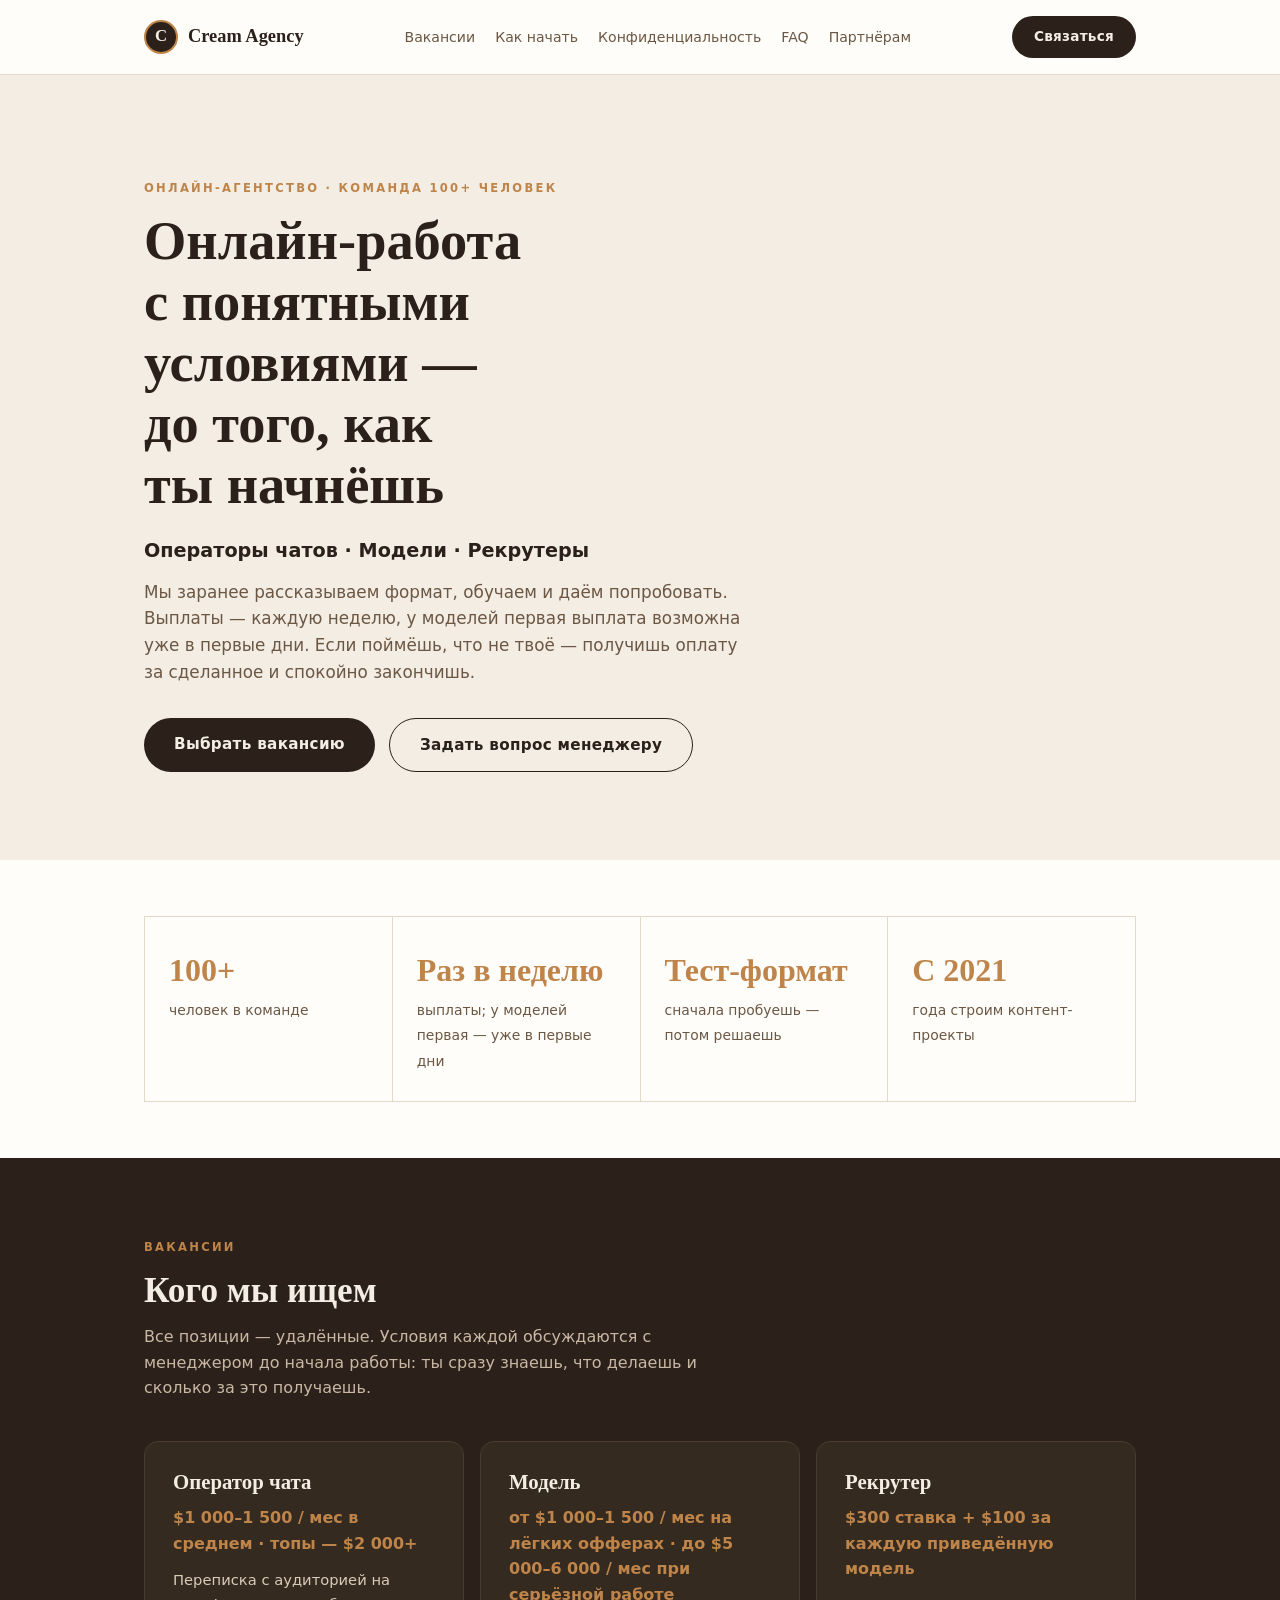
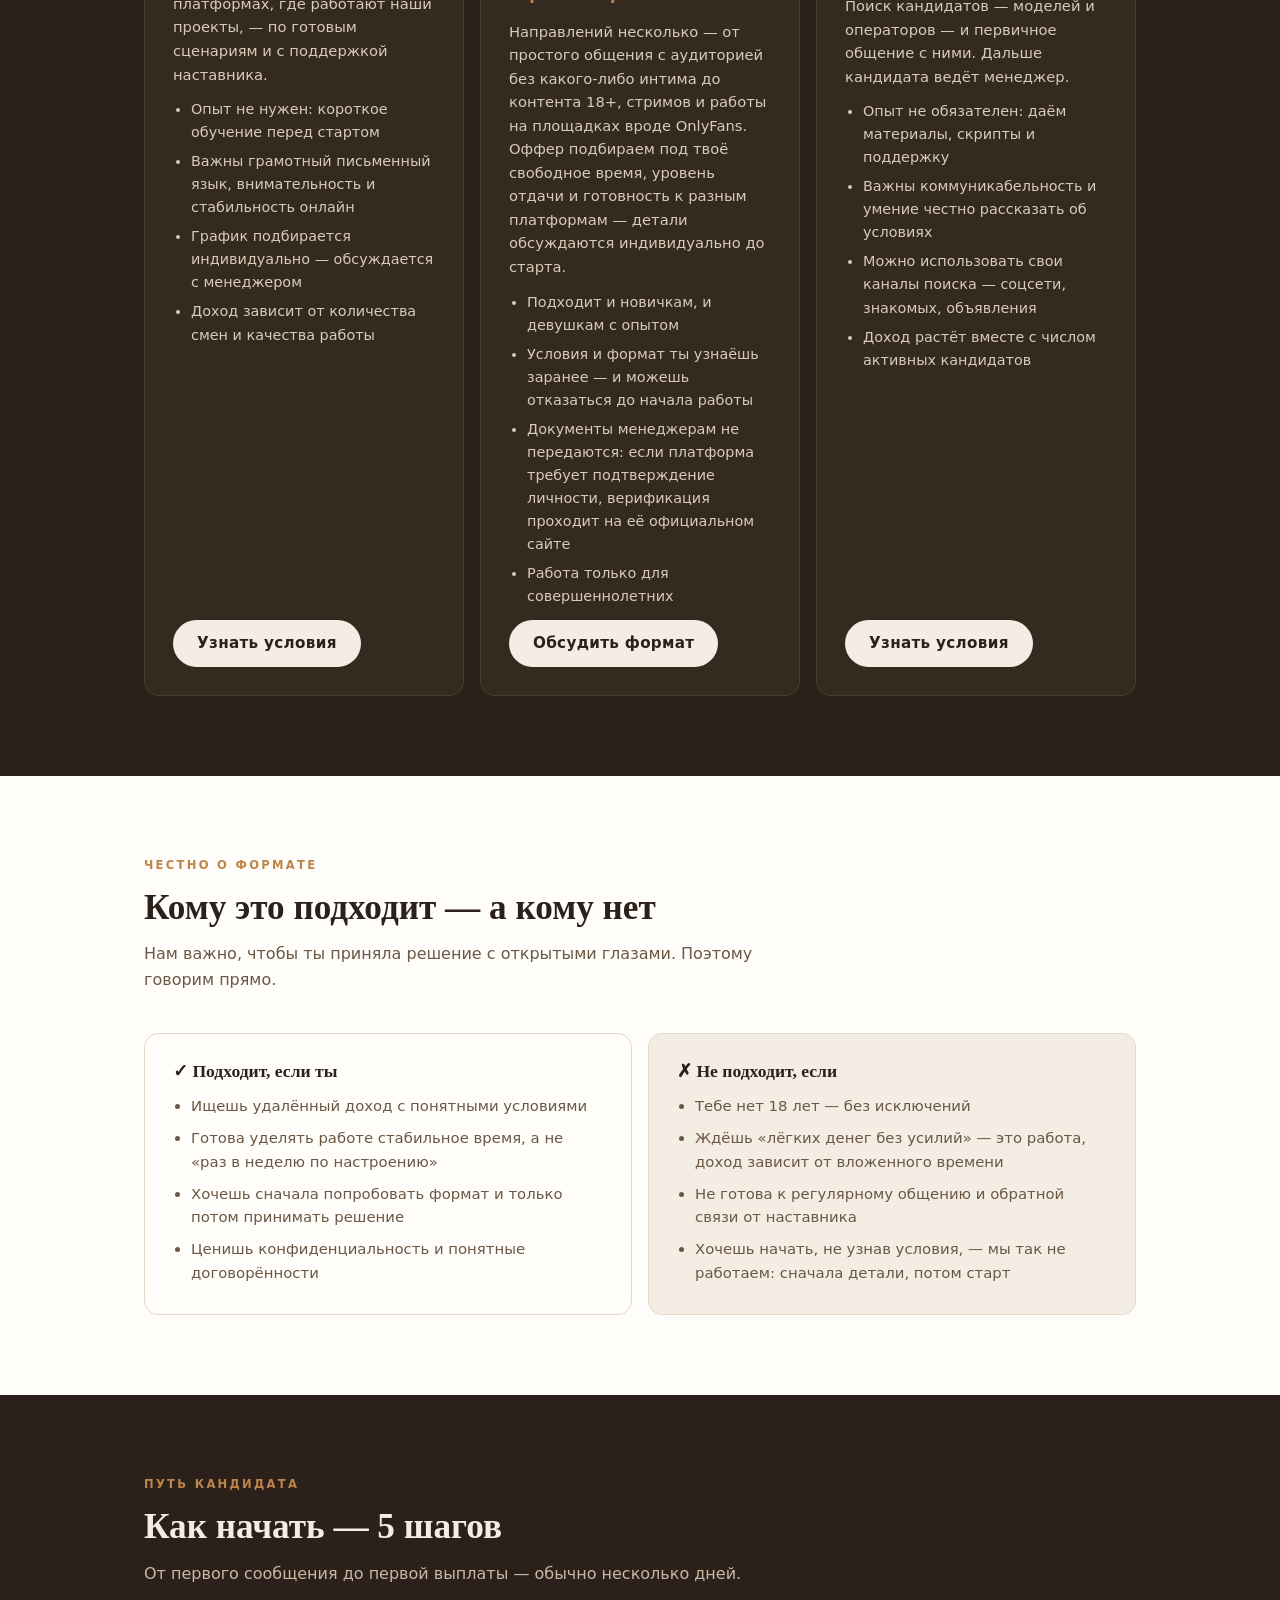
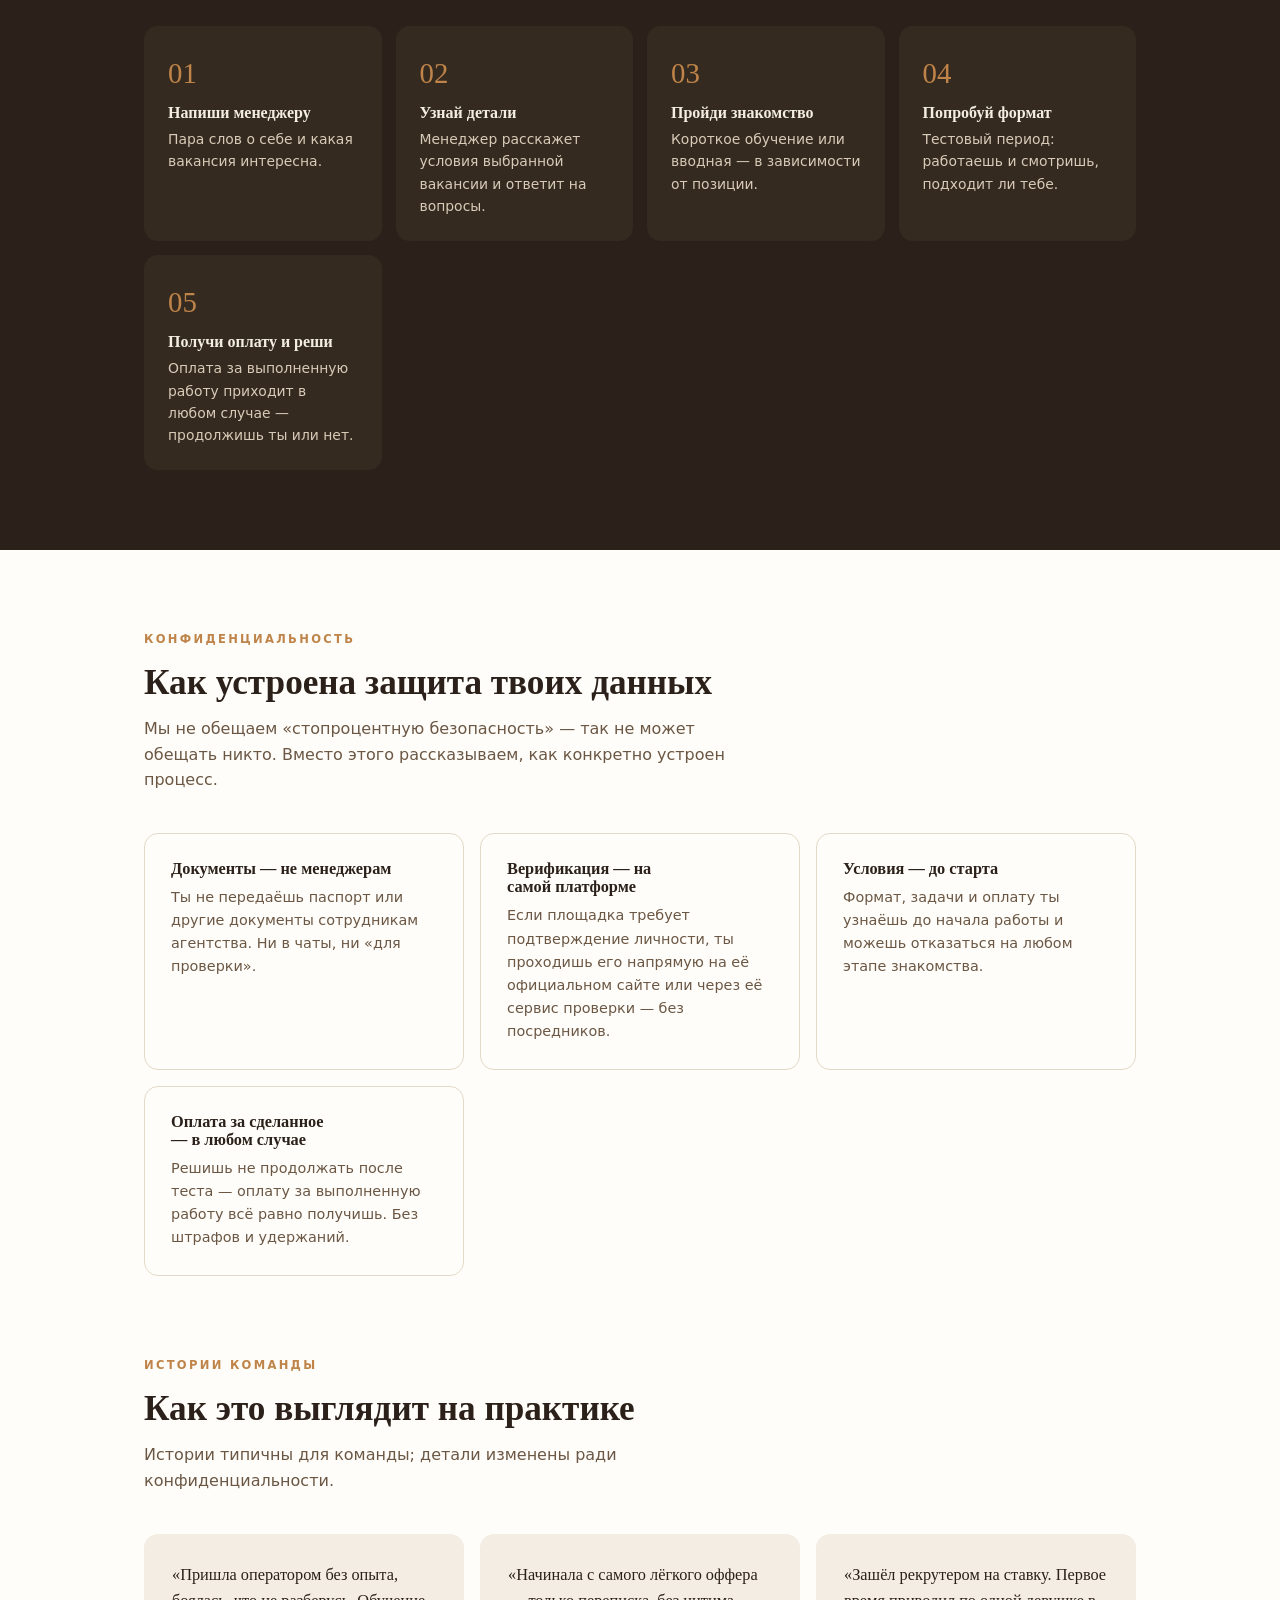
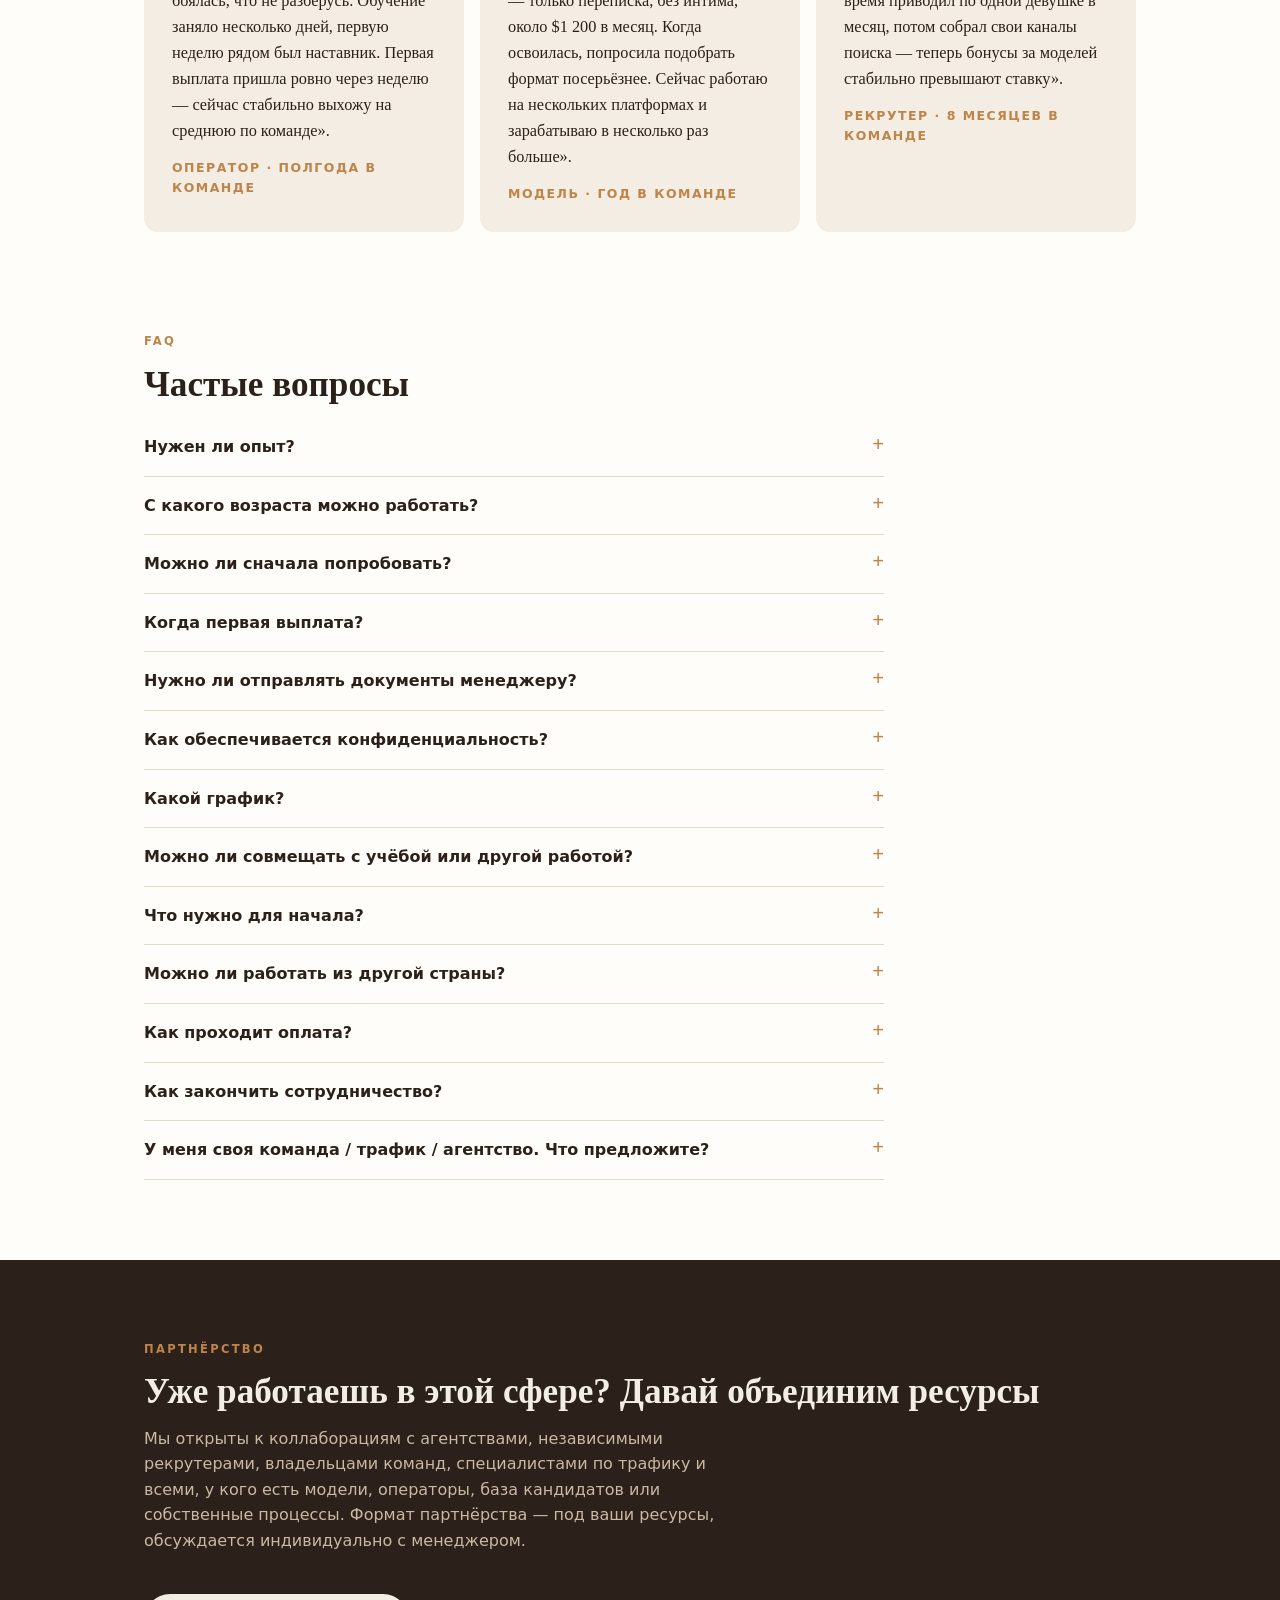
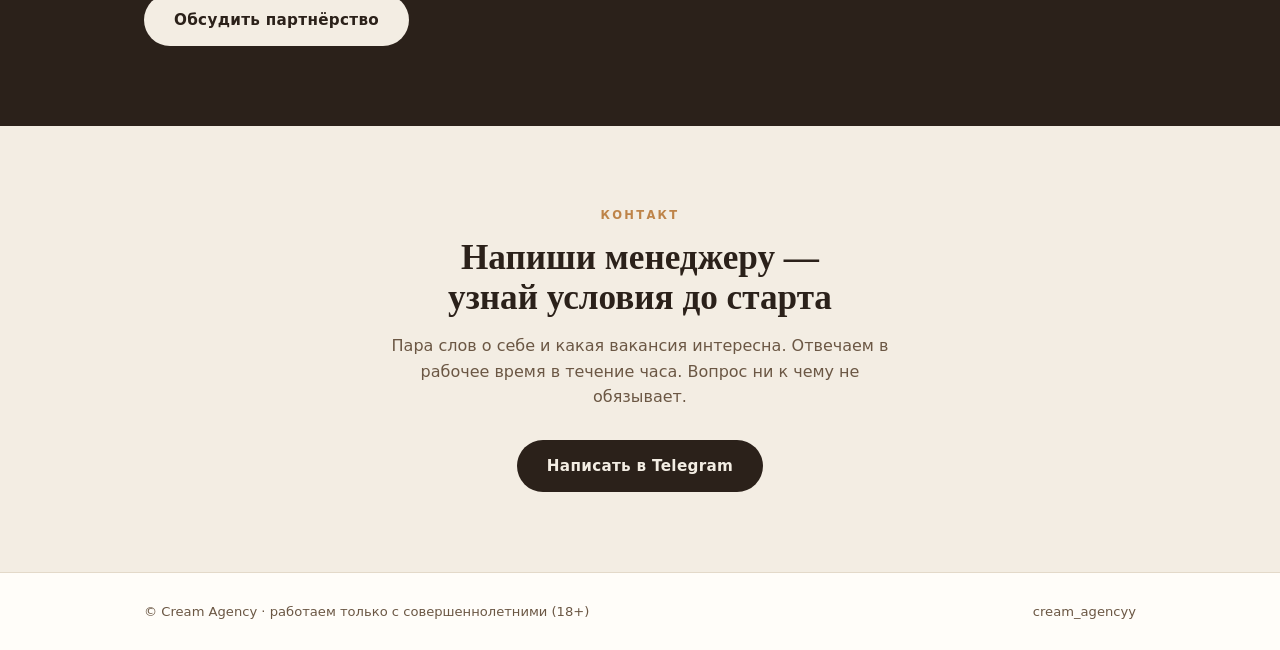
==== index.html @ 6d55db85 "Cream Agency landing" ====
<!doctype html>
<html lang="ru">
<head>
<meta charset="utf-8">
<meta name="viewport" content="width=device-width, initial-scale=1">
<title>Cream Agency — онлайн-работа: операторы чатов, модели, рекрутеры</title>
<link rel="icon" href="data:image/svg+xml,%3Csvg xmlns='http://www.w3.org/2000/svg' viewBox='0 0 512 512'%3E%3Crect width='512' height='512' rx='96' fill='%232B211A'/%3E%3Ccircle cx='256' cy='256' r='196' fill='none' stroke='%23BE8449' stroke-width='14'/%3E%3Ctext x='256' y='268' text-anchor='middle' dominant-baseline='middle' font-family='Georgia,serif' font-size='240' fill='%23F3EDE3'%3EC%3C/text%3E%3C/svg%3E">
<style>
:root{
  --cream:#F3EDE3; --milk:#FFFDF9; --espresso:#2B211A; --caramel:#BE8449; --cocoa:#6B5744; --line:#E3D9C9;
}
*{box-sizing:border-box; margin:0;}
html{scroll-behavior:smooth;}
body{background:var(--milk); color:var(--espresso); font-family:"Segoe UI",system-ui,sans-serif; line-height:1.6;}
h1,h2,h3{font-family:Georgia,"Times New Roman",serif; line-height:1.12; text-wrap:balance; font-weight:600;}
a{color:inherit;}
.wrap{max-width:1040px; margin:0 auto; padding:0 24px;}
.eyebrow{font-size:.72rem; letter-spacing:.2em; text-transform:uppercase; color:var(--caramel); font-weight:700; margin-bottom:14px;}
.btn{display:inline-block; background:var(--espresso); color:var(--cream); padding:14px 30px; border-radius:999px; text-decoration:none; font-weight:600; font-size:.95rem; letter-spacing:.02em; transition:opacity .15s;}
.btn:hover{opacity:.85;}
.btn.ghost{background:transparent; color:var(--espresso); border:1.5px solid var(--espresso);}
section{padding:80px 0;}
h2{font-size:clamp(1.6rem,3.5vw,2.2rem); margin-bottom:14px;}
.lead{color:var(--cocoa); max-width:60ch; margin-bottom:40px;}
.todo{background:#FCEFD9; border:1px dashed var(--caramel); color:#7A5A2E; font-size:.8rem; padding:3px 10px; border-radius:6px; display:inline-block;}

/* header */
header{position:sticky; top:0; background:rgba(255,253,249,.93); backdrop-filter:blur(8px); border-bottom:1px solid var(--line); z-index:10;}
.nav{display:flex; align-items:center; justify-content:space-between; padding:16px 24px; max-width:1040px; margin:0 auto;}
.logo{display:flex; align-items:center; gap:10px; font-family:Georgia,serif; font-size:1.15rem; font-weight:700; text-decoration:none;}
.logo .c{width:34px; height:34px; border-radius:50%; background:var(--espresso); color:var(--cream); display:flex; align-items:center; justify-content:center; font-size:1.05rem; border:2px solid var(--caramel);}
.nav nav{display:flex; gap:20px; font-size:.88rem;}
.nav nav a{text-decoration:none; color:var(--cocoa);}
.nav nav a:hover{color:var(--espresso);}
@media (max-width:720px){ .nav nav{display:none;} }

/* hero */
.hero{background:var(--cream); padding:104px 0 88px;}
.hero h1{font-size:clamp(2.1rem,5.2vw,3.4rem); max-width:19ch; margin-bottom:20px;}
.hero .sub{font-size:1.2rem; color:var(--espresso); font-weight:600; margin-bottom:12px; max-width:44ch;}
.hero p{font-size:1.05rem; max-width:56ch; color:var(--cocoa); margin-bottom:32px;}
.cta{display:flex; gap:14px; flex-wrap:wrap;}

/* цифры */
.stats{display:grid; grid-template-columns:repeat(auto-fit,minmax(190px,1fr)); gap:1px; background:var(--line); border:1px solid var(--line);}
.stat{background:var(--milk); padding:28px 24px;}
.stat b{display:block; font-family:Georgia,serif; font-size:2rem; color:var(--caramel); font-variant-numeric:tabular-nums;}
.stat span{font-size:.87rem; color:var(--cocoa);}

/* вакансии */
.dark{background:var(--espresso); color:var(--cream);}
.dark .eyebrow{color:var(--caramel);}
.dark .lead{color:#C9B8A4;}
.jobs{display:grid; grid-template-columns:repeat(auto-fit,minmax(280px,1fr)); gap:16px;}
.job{background:#352A20; border:1px solid #4A3B2C; border-radius:14px; padding:28px; display:flex; flex-direction:column; gap:12px;}
.job h3{font-size:1.3rem;}
.job .pay{color:var(--caramel); font-weight:700; font-variant-numeric:tabular-nums;}
.job p{font-size:.92rem; color:#D8CBB8;}
.job ul{padding-left:18px; font-size:.9rem; color:#D8CBB8; display:grid; gap:6px;}
.job .btn{margin-top:auto; align-self:flex-start; background:var(--cream); color:var(--espresso); padding:11px 24px;}

/* подходит / не подходит */
.fit{display:grid; grid-template-columns:repeat(auto-fit,minmax(300px,1fr)); gap:16px;}
.fitcol{border:1px solid var(--line); border-radius:14px; padding:28px; background:var(--milk);}
.fitcol.no{background:var(--cream);}
.fitcol h3{font-size:1.1rem; margin-bottom:14px;}
.fitcol ul{padding-left:18px; display:grid; gap:8px; font-size:.93rem; color:var(--cocoa);}

/* шаги */
.steps{display:grid; grid-template-columns:repeat(auto-fit,minmax(190px,1fr)); gap:14px; counter-reset:step;}
.step{background:var(--cream); border-radius:14px; padding:24px; counter-increment:step;}
.step::before{content:"0" counter(step); font-family:Georgia,serif; font-size:1.8rem; color:var(--caramel); display:block; margin-bottom:8px;}
.step h3{font-size:1rem; margin-bottom:6px;}
.step p{font-size:.87rem; color:var(--cocoa);}

/* конфиденциальность */
.privacy{display:grid; grid-template-columns:repeat(auto-fit,minmax(280px,1fr)); gap:16px;}
.pcard{border:1px solid var(--line); border-radius:14px; padding:26px; background:var(--milk);}
.pcard h3{font-size:1.02rem; margin-bottom:8px;}
.pcard p{font-size:.9rem; color:var(--cocoa);}

/* кейсы */
.cases{display:grid; grid-template-columns:repeat(auto-fit,minmax(280px,1fr)); gap:16px;}
.case{background:var(--cream); border-radius:14px; padding:28px;}
.case p{font-family:Georgia,serif; font-size:1.02rem; margin-bottom:14px;}
.case .who{font-size:.78rem; letter-spacing:.12em; text-transform:uppercase; color:var(--caramel); font-weight:700;}

/* faq */
.faq{max-width:740px;}
details{border-bottom:1px solid var(--line); padding:16px 0;}
summary{cursor:pointer; font-weight:600; font-size:1rem; list-style:none; display:flex; justify-content:space-between; gap:14px;}
summary::after{content:"+"; font-family:Georgia,serif; color:var(--caramel); font-size:1.3rem; line-height:1;}
details[open] summary::after{content:"–";}
details p{margin-top:10px; color:var(--cocoa); font-size:.93rem; max-width:62ch;}

/* финал */
.final{background:var(--cream); text-align:center;}
.final h2{max-width:24ch; margin:0 auto 16px;}
.final p{max-width:50ch; margin:0 auto 30px; color:var(--cocoa);}
footer{padding:28px 0; border-top:1px solid var(--line); font-size:.82rem; color:var(--cocoa);}
footer .wrap{display:flex; justify-content:space-between; gap:14px; flex-wrap:wrap;}

/* ── мобильная версия ── */
.mobilebar{display:none;}
@media (max-width:640px){
  section{padding:52px 0;}
  .wrap{padding:0 18px;}
  .hero{padding:64px 0 56px;}
  .hero h1{font-size:2rem;}
  .hero .sub{font-size:1.05rem;}
  .hero p{font-size:.98rem;}
  h2{font-size:1.5rem;}
  .lead{margin-bottom:28px; font-size:.95rem;}
  .cta{flex-direction:column;}
  .cta .btn{text-align:center; width:100%; padding:15px 20px;}
  .stats{grid-template-columns:1fr 1fr;}
  .stat{padding:20px 16px;}
  .stat b{font-size:1.5rem;}
  .stat span{font-size:.8rem;}
  .job,.fitcol,.pcard,.case{padding:22px;}
  .job .btn{align-self:stretch; text-align:center;}
  .steps{grid-template-columns:1fr;}
  .step{display:grid; grid-template-columns:auto 1fr; gap:4px 16px; align-items:start; padding:18px 20px;}
  .step::before{grid-row:1 / span 2; font-size:1.5rem; margin:0;}
  .nav{padding:12px 18px;}
  .nav > .btn{display:none;}
  summary{font-size:.95rem;}
  body{padding-bottom:74px;}
  .mobilebar{display:block; position:fixed; left:0; right:0; bottom:0; z-index:20; background:rgba(255,253,249,.95); backdrop-filter:blur(8px); border-top:1px solid var(--line); padding:12px 18px;}
  .mobilebar .btn{display:block; text-align:center; width:100%; padding:14px;}
}
</style>
</head>
<body>

<header>
  <div class="nav">
    <a class="logo" href="#"><span class="c">C</span>Cream Agency</a>
    <nav>
      <a href="#jobs">Вакансии</a>
      <a href="#how">Как начать</a>
      <a href="#privacy">Конфиденциальность</a>
      <a href="#faq">FAQ</a>
      <a href="#partners">Партнёрам</a>
    </nav>
    <a class="btn" href="#contact" style="padding:10px 22px; font-size:.85rem;">Связаться</a>
  </div>
</header>

<!-- ═══ 1. Первый экран ═══ -->
<section class="hero">
  <div class="wrap">
    <div class="eyebrow">Онлайн-агентство · команда 100+ человек</div>
    <h1>Онлайн-работа с понятными условиями — до того, как ты начнёшь</h1>
    <div class="sub">Операторы чатов · Модели · Рекрутеры</div>
    <p>Мы заранее рассказываем формат, обучаем и даём попробовать. Выплаты — каждую неделю, у моделей первая выплата возможна уже в первые дни. Если поймёшь, что не твоё — получишь оплату за сделанное и спокойно закончишь.</p>
    <div class="cta">
      <a class="btn" href="#jobs">Выбрать вакансию</a>
      <a class="btn ghost" href="#contact">Задать вопрос менеджеру</a>
    </div>
  </div>
</section>

<!-- ═══ 2. Факты ═══ -->
<section style="padding:56px 0;">
  <div class="wrap">
    <div class="stats">
      <div class="stat"><b>100+</b><span>человек в команде</span></div>
      <div class="stat"><b>Раз в неделю</b><span>выплаты; у моделей первая — уже в первые дни</span></div>
      <div class="stat"><b>Тест-формат</b><span>сначала пробуешь — потом решаешь</span></div>
      <div class="stat"><b>С 2021</b><span>года строим контент-проекты</span></div>
    </div>
  </div>
</section>

<!-- ═══ 3. Вакансии ═══ -->
<section class="dark" id="jobs">
  <div class="wrap">
    <div class="eyebrow">Вакансии</div>
    <h2>Кого мы ищем</h2>
    <p class="lead">Все позиции — удалённые. Условия каждой обсуждаются с менеджером до начала работы: ты сразу знаешь, что делаешь и сколько за это получаешь.</p>
    <div class="jobs">

      <div class="job">
        <h3>Оператор чата</h3>
        <div class="pay">$1 000–1 500 / мес в среднем · топы — $2 000+</div>
        <p>Переписка с аудиторией на платформах, где работают наши проекты, — по готовым сценариям и с поддержкой наставника.</p>
        <ul>
          <li>Опыт не нужен: короткое обучение перед стартом</li>
          <li>Важны грамотный письменный язык, внимательность и стабильность онлайн</li>
          <li>График подбирается индивидуально — обсуждается с менеджером</li>
          <li>Доход зависит от количества смен и качества работы</li>
        </ul>
        <a class="btn" href="#contact">Узнать условия</a>
      </div>

      <div class="job">
        <h3>Модель</h3>
        <div class="pay">от $1 000–1 500 / мес на лёгких офферах · до $5 000–6 000 / мес при серьёзной работе</div>
        <p>Направлений несколько — от простого общения с аудиторией без какого-либо интима до контента 18+, стримов и работы на площадках вроде OnlyFans. Оффер подбираем под твоё свободное время, уровень отдачи и готовность к разным платформам — детали обсуждаются индивидуально до старта.</p>
        <ul>
          <li>Подходит и новичкам, и девушкам с опытом</li>
          <li>Условия и формат ты узнаёшь заранее — и можешь отказаться до начала работы</li>
          <li>Документы менеджерам не передаются: если платформа требует подтверждение личности, верификация проходит на её официальном сайте</li>
          <li>Работа только для совершеннолетних</li>
        </ul>
        <a class="btn" href="#contact">Обсудить формат</a>
      </div>

      <div class="job">
        <h3>Рекрутер</h3>
        <div class="pay">$300 ставка + $100 за каждую приведённую модель</div>
        <p>Поиск кандидатов — моделей и операторов — и первичное общение с ними. Дальше кандидата ведёт менеджер.</p>
        <ul>
          <li>Опыт не обязателен: даём материалы, скрипты и поддержку</li>
          <li>Важны коммуникабельность и умение честно рассказать об условиях</li>
          <li>Можно использовать свои каналы поиска — соцсети, знакомых, объявления</li>
          <li>Доход растёт вместе с числом активных кандидатов</li>
        </ul>
        <a class="btn" href="#contact">Узнать условия</a>
      </div>

    </div>
  </div>
</section>

<!-- ═══ 4. Кому подходит / не подходит ═══ -->
<section>
  <div class="wrap">
    <div class="eyebrow">Честно о формате</div>
    <h2>Кому это подходит — а кому нет</h2>
    <p class="lead">Нам важно, чтобы ты приняла решение с открытыми глазами. Поэтому говорим прямо.</p>
    <div class="fit">
      <div class="fitcol">
        <h3>✓ Подходит, если ты</h3>
        <ul>
          <li>Ищешь удалённый доход с понятными условиями</li>
          <li>Готова уделять работе стабильное время, а не «раз в неделю по настроению»</li>
          <li>Хочешь сначала попробовать формат и только потом принимать решение</li>
          <li>Ценишь конфиденциальность и понятные договорённости</li>
        </ul>
      </div>
      <div class="fitcol no">
        <h3>✗ Не подходит, если</h3>
        <ul>
          <li>Тебе нет 18 лет — без исключений</li>
          <li>Ждёшь «лёгких денег без усилий» — это работа, доход зависит от вложенного времени</li>
          <li>Не готова к регулярному общению и обратной связи от наставника</li>
          <li>Хочешь начать, не узнав условия, — мы так не работаем: сначала детали, потом старт</li>
        </ul>
      </div>
    </div>
  </div>
</section>

<!-- ═══ 5. Как начать ═══ -->
<section class="dark" id="how">
  <div class="wrap">
    <div class="eyebrow">Путь кандидата</div>
    <h2>Как начать — 5 шагов</h2>
    <p class="lead">От первого сообщения до первой выплаты — обычно несколько дней.</p>
    <div class="steps">
      <div class="step" style="background:#352A20;"><h3>Напиши менеджеру</h3><p style="color:#D8CBB8;">Пара слов о себе и какая вакансия интересна.</p></div>
      <div class="step" style="background:#352A20;"><h3>Узнай детали</h3><p style="color:#D8CBB8;">Менеджер расскажет условия выбранной вакансии и ответит на вопросы.</p></div>
      <div class="step" style="background:#352A20;"><h3>Пройди знакомство</h3><p style="color:#D8CBB8;">Короткое обучение или вводная — в зависимости от позиции.</p></div>
      <div class="step" style="background:#352A20;"><h3>Попробуй формат</h3><p style="color:#D8CBB8;">Тестовый период: работаешь и смотришь, подходит ли тебе.</p></div>
      <div class="step" style="background:#352A20;"><h3>Получи оплату и реши</h3><p style="color:#D8CBB8;">Оплата за выполненную работу приходит в любом случае — продолжишь ты или нет.</p></div>
    </div>
  </div>
</section>

<!-- ═══ 6. Конфиденциальность и верификация ═══ -->
<section id="privacy">
  <div class="wrap">
    <div class="eyebrow">Конфиденциальность</div>
    <h2>Как устроена защита твоих данных</h2>
    <p class="lead">Мы не обещаем «стопроцентную безопасность» — так не может обещать никто. Вместо этого рассказываем, как конкретно устроен процесс.</p>
    <div class="privacy">
      <div class="pcard"><h3>Документы — не менеджерам</h3><p>Ты не передаёшь паспорт или другие документы сотрудникам агентства. Ни в чаты, ни «для проверки».</p></div>
      <div class="pcard"><h3>Верификация — на самой платформе</h3><p>Если площадка требует подтверждение личности, ты проходишь его напрямую на её официальном сайте или через её сервис проверки — без посредников.</p></div>
      <div class="pcard"><h3>Условия — до старта</h3><p>Формат, задачи и оплату ты узнаёшь до начала работы и можешь отказаться на любом этапе знакомства.</p></div>
      <div class="pcard"><h3>Оплата за сделанное — в любом случае</h3><p>Решишь не продолжать после теста — оплату за выполненную работу всё равно получишь. Без штрафов и удержаний.</p></div>
    </div>
  </div>
</section>

<!-- ═══ 7. Кейсы (шаблоны — заменить реальными) ═══ -->
<section style="padding-top:0;">
  <div class="wrap">
    <div class="eyebrow">Истории команды</div>
    <h2>Как это выглядит на практике</h2>
    <p class="lead">Истории типичны для команды; детали изменены ради конфиденциальности.</p>
    <div class="cases">
      <div class="case"><p>«Пришла оператором без опыта, боялась, что не разберусь. Обучение заняло несколько дней, первую неделю рядом был наставник. Первая выплата пришла ровно через неделю — сейчас стабильно выхожу на среднюю по команде».</p><div class="who">Оператор · полгода в команде</div></div>
      <div class="case"><p>«Начинала с самого лёгкого оффера — только переписка, без интима, около $1 200 в месяц. Когда освоилась, попросила подобрать формат посерьёзнее. Сейчас работаю на нескольких платформах и зарабатываю в несколько раз больше».</p><div class="who">Модель · год в команде</div></div>
      <div class="case"><p>«Зашёл рекрутером на ставку. Первое время приводил по одной девушке в месяц, потом собрал свои каналы поиска — теперь бонусы за моделей стабильно превышают ставку».</p><div class="who">Рекрутер · 8 месяцев в команде</div></div>
    </div>
  </div>
</section>

<!-- ═══ 8. FAQ ═══ -->
<section id="faq" style="padding-top:20px;">
  <div class="wrap">
    <div class="eyebrow">FAQ</div>
    <h2>Частые вопросы</h2>
    <div class="faq">
      <details><summary>Нужен ли опыт?</summary><p>Нет. Для операторов и рекрутеров есть обучение и материалы, для моделей — сопровождение и наставник. Опыт ускоряет старт, но не обязателен.</p></details>
      <details><summary>С какого возраста можно работать?</summary><p>Строго с 18 лет. Это требование и платформ, и агентства — без исключений.</p></details>
      <details><summary>Можно ли сначала попробовать?</summary><p>Да, так и устроен процесс: короткое знакомство, тестовый период, и только потом решение о продолжении. Оплату за выполненную работу ты получишь в любом случае.</p></details>
      <details><summary>Когда первая выплата?</summary><p>Выплаты проходят каждую неделю. У моделей первая выплата возможна уже в первые дни работы.</p></details>
      <details><summary>Нужно ли отправлять документы менеджеру?</summary><p>Нет. Документы сотрудникам агентства не передаются. Если платформа требует верификацию, ты проходишь её напрямую на официальном сайте платформы.</p></details>
      <details><summary>Как обеспечивается конфиденциальность?</summary><p>Условия обсуждаются лично с менеджером, документы через агентство не проходят, а форматы работы (в том числе степень публичности) обсуждаются индивидуально до старта.</p></details>
      <details><summary>Какой график?</summary><p>Зависит от позиции: у операторов смены, у рекрутеров свободный график, у моделей — под твоё свободное время. Конкретные варианты обсуждаются с менеджером.</p></details>
      <details><summary>Можно ли совмещать с учёбой или другой работой?</summary><p>Да, при условии, что ты можешь уделять работе стабильное оговорённое время.</p></details>
      <details><summary>Что нужно для начала?</summary><p>Смартфон или ноутбук, стабильный интернет и время на короткое обучение. Если для позиции нужно что-то ещё — менеджер скажет заранее.</p></details>
      <details><summary>Можно ли работать из другой страны?</summary><p>В большинстве случаев география не мешает — зависит от вакансии и платформы. Уточни свою ситуацию у менеджера.</p></details>
      <details><summary>Как проходит оплата?</summary><p>Способ выплат подбирается удобный для тебя — детали обсудишь с менеджером до старта.</p></details>
      <details><summary>Как закончить сотрудничество?</summary><p>Предупреждаешь менеджера, завершаешь начатые задачи и получаешь оплату за выполненную работу. Без штрафов и удержаний.</p></details>
      <details><summary>У меня своя команда / трафик / агентство. Что предложите?</summary><p>Напиши менеджеру с пометкой «партнёрство» — форматы коллаборации обсуждаем индивидуально. Подробнее в блоке ниже.</p></details>
    </div>
  </div>
</section>

<!-- ═══ 9. Партнёрство ═══ -->
<section class="dark" id="partners">
  <div class="wrap">
    <div class="eyebrow">Партнёрство</div>
    <h2>Уже работаешь в этой сфере? Давай объединим ресурсы</h2>
    <p class="lead">Мы открыты к коллаборациям с агентствами, независимыми рекрутерами, владельцами команд, специалистами по трафику и всеми, у кого есть модели, операторы, база кандидатов или собственные процессы. Формат партнёрства — под ваши ресурсы, обсуждается индивидуально с менеджером.</p>
    <a class="btn" style="background:var(--cream); color:var(--espresso);" href="#contact">Обсудить партнёрство</a>
  </div>
</section>

<!-- ═══ 10. Финальный CTA ═══ -->
<section class="final" id="contact">
  <div class="wrap">
    <div class="eyebrow">Контакт</div>
    <h2>Напиши менеджеру — узнай условия до старта</h2>
    <p>Пара слов о себе и какая вакансия интересна. Отвечаем в рабочее время в течение часа. Вопрос ни к чему не обязывает.</p>
    <div class="cta" style="justify-content:center;">
      <a class="btn" href="https://t.me/crystaliiiikkm">Написать в Telegram</a>
    </div>
  </div>
</section>

<footer>
  <div class="wrap">
    <span>© Cream Agency · работаем только с совершеннолетними (18+)</span>
    <span>cream_agencyy</span>
  </div>
</footer>

<div class="mobilebar"><a class="btn" href="https://t.me/crystaliiiikkm">Написать менеджеру в Telegram</a></div>

</body>
</html>
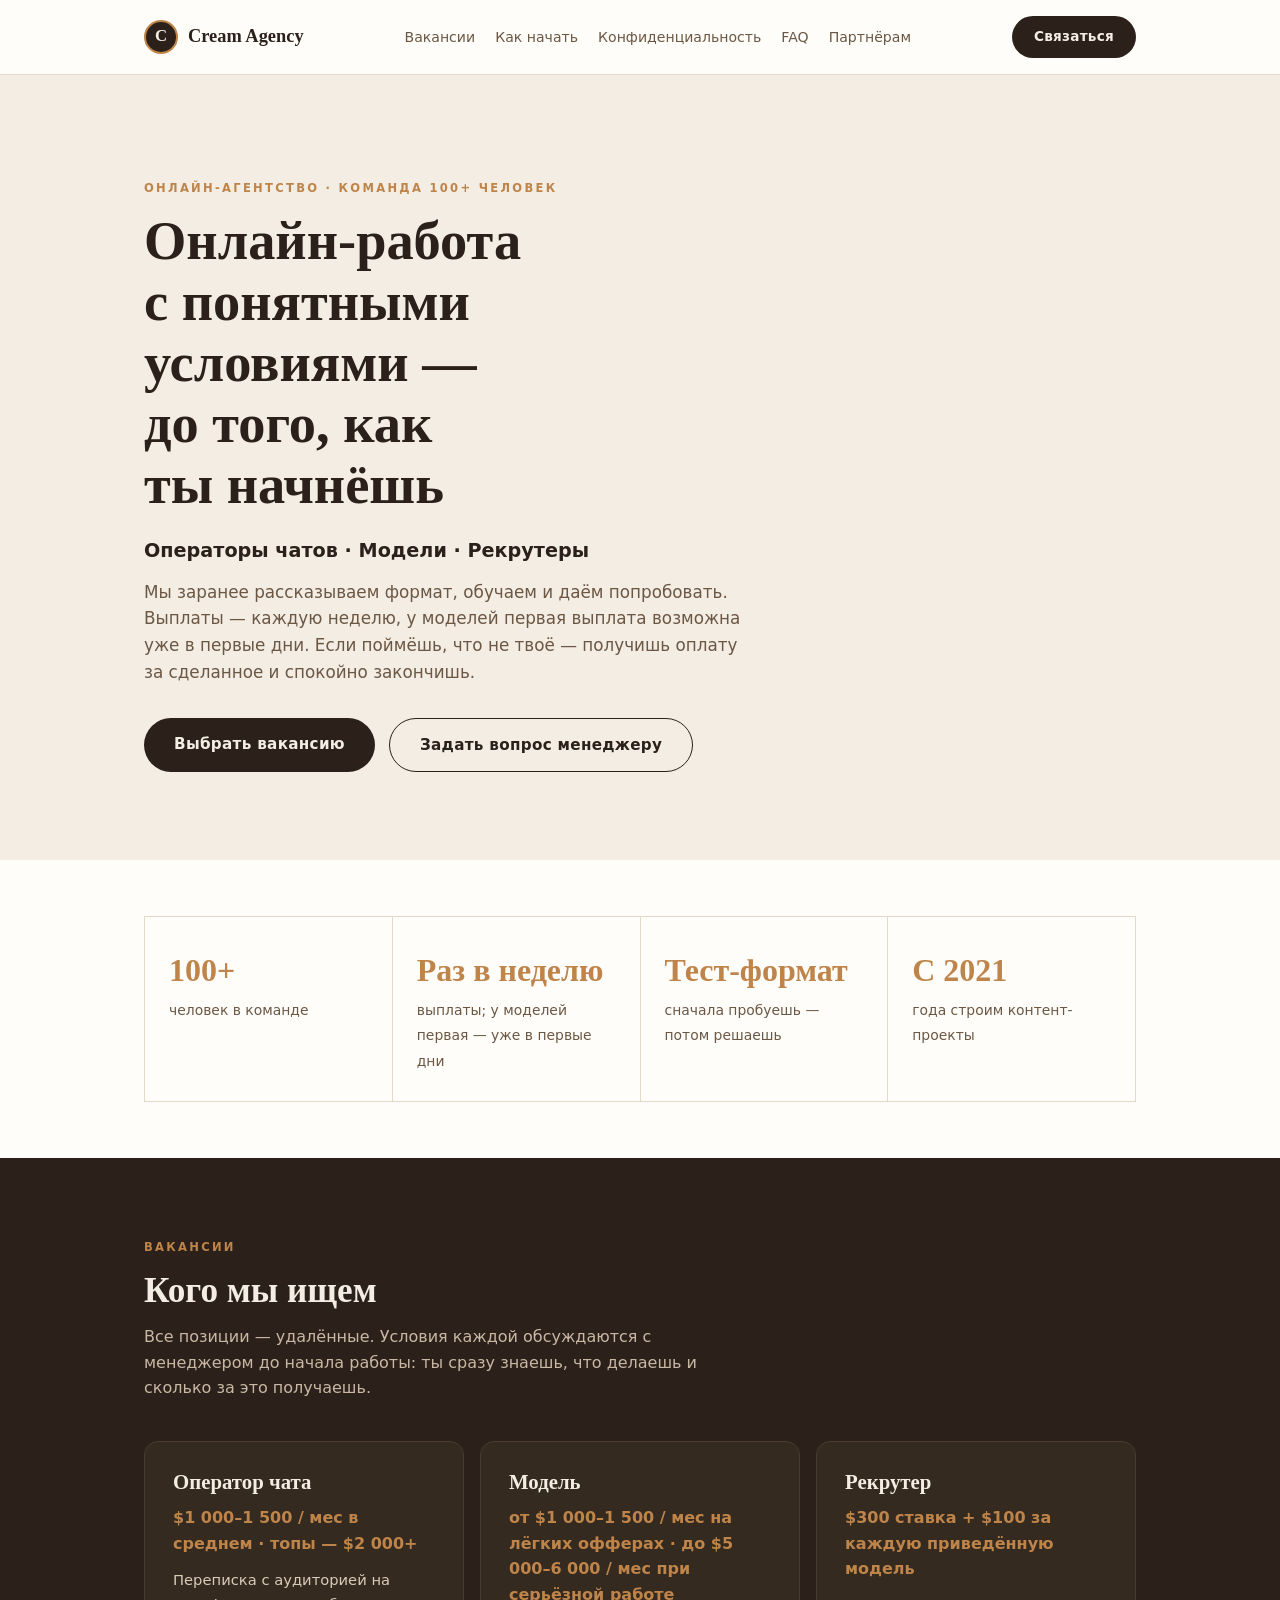
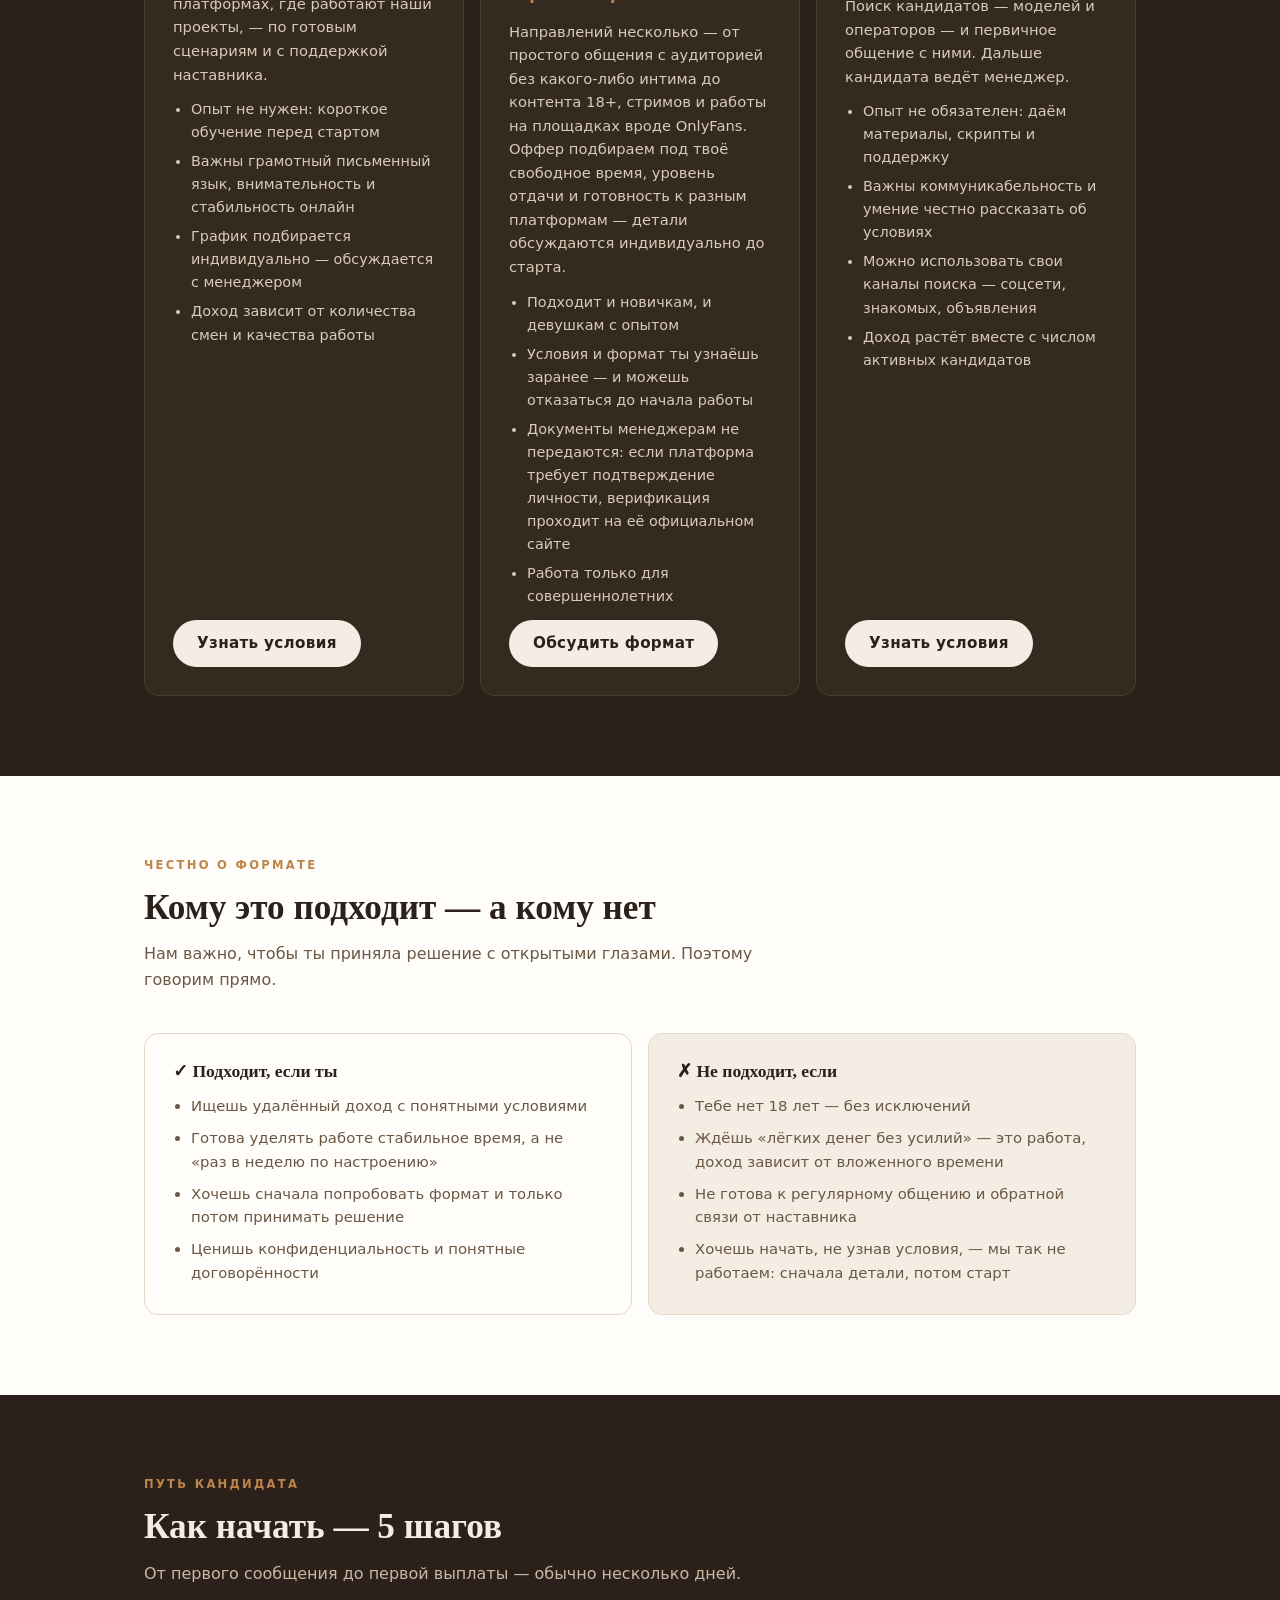
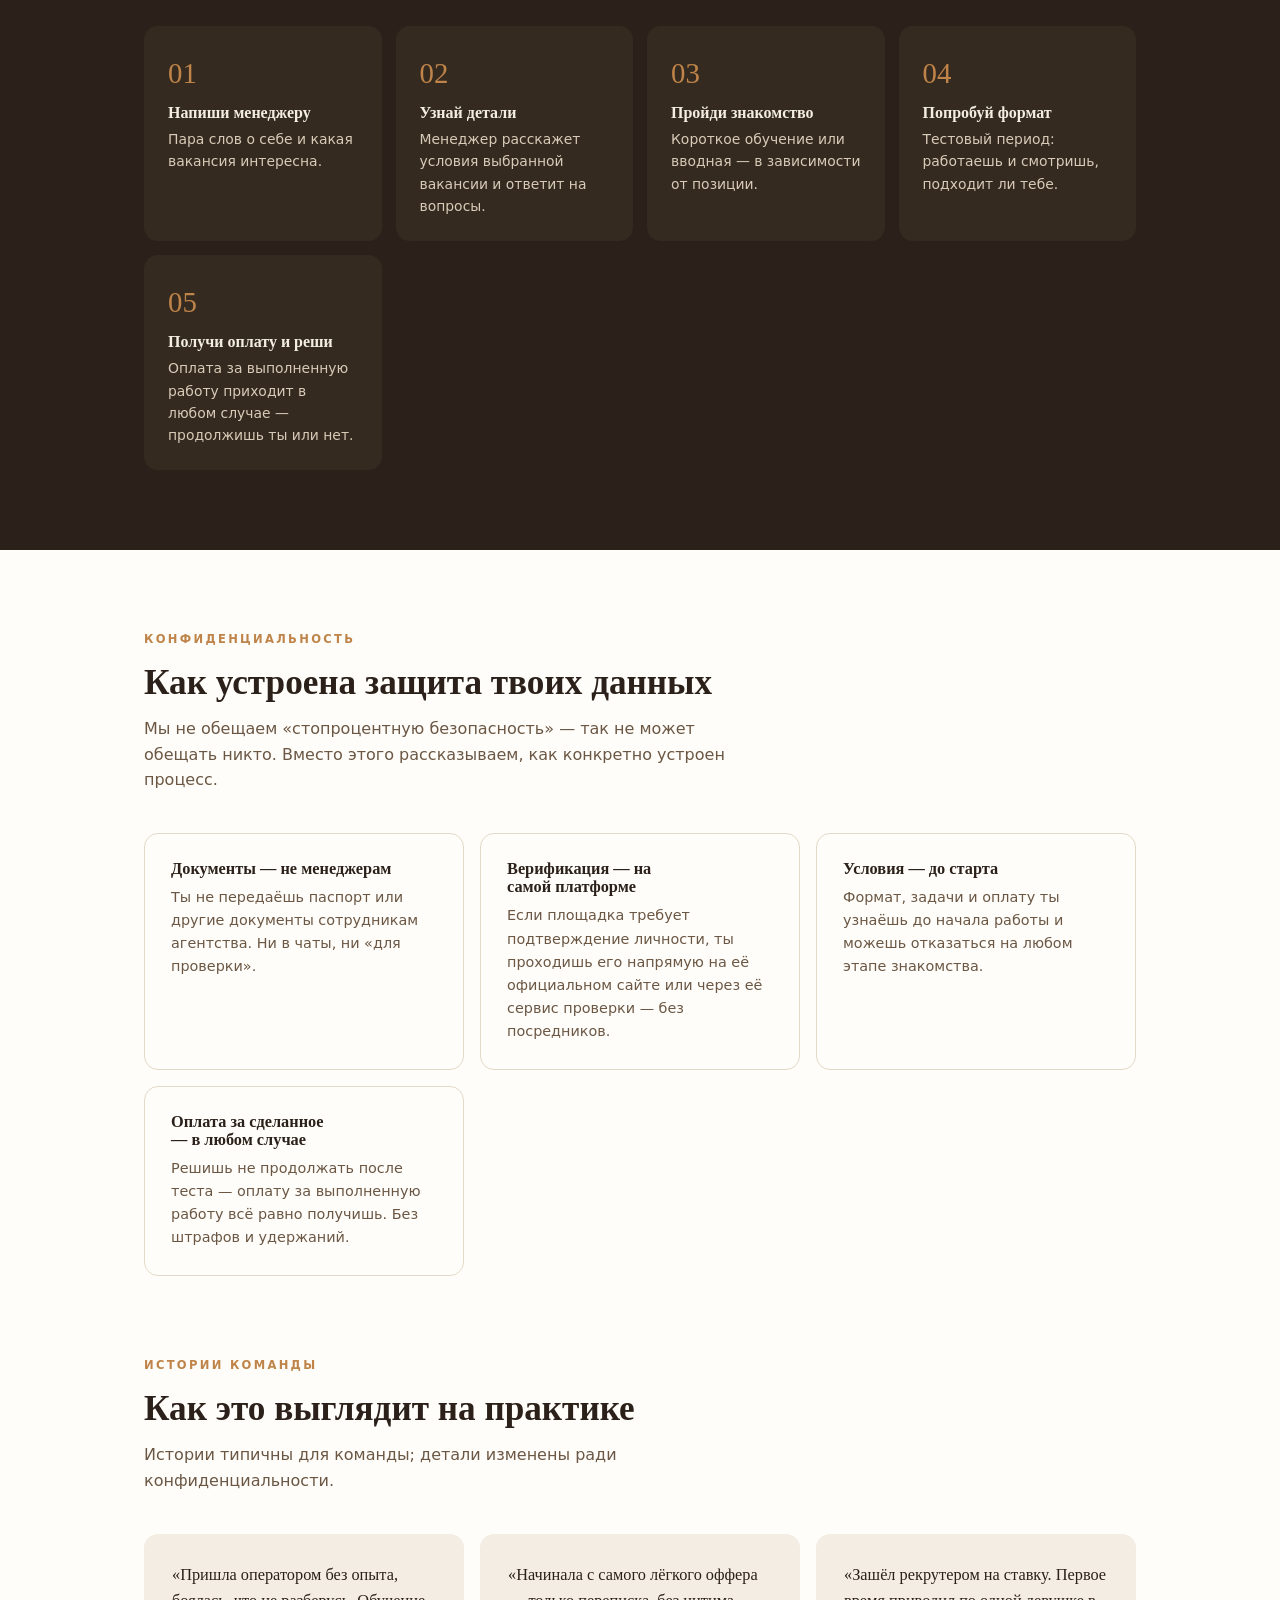
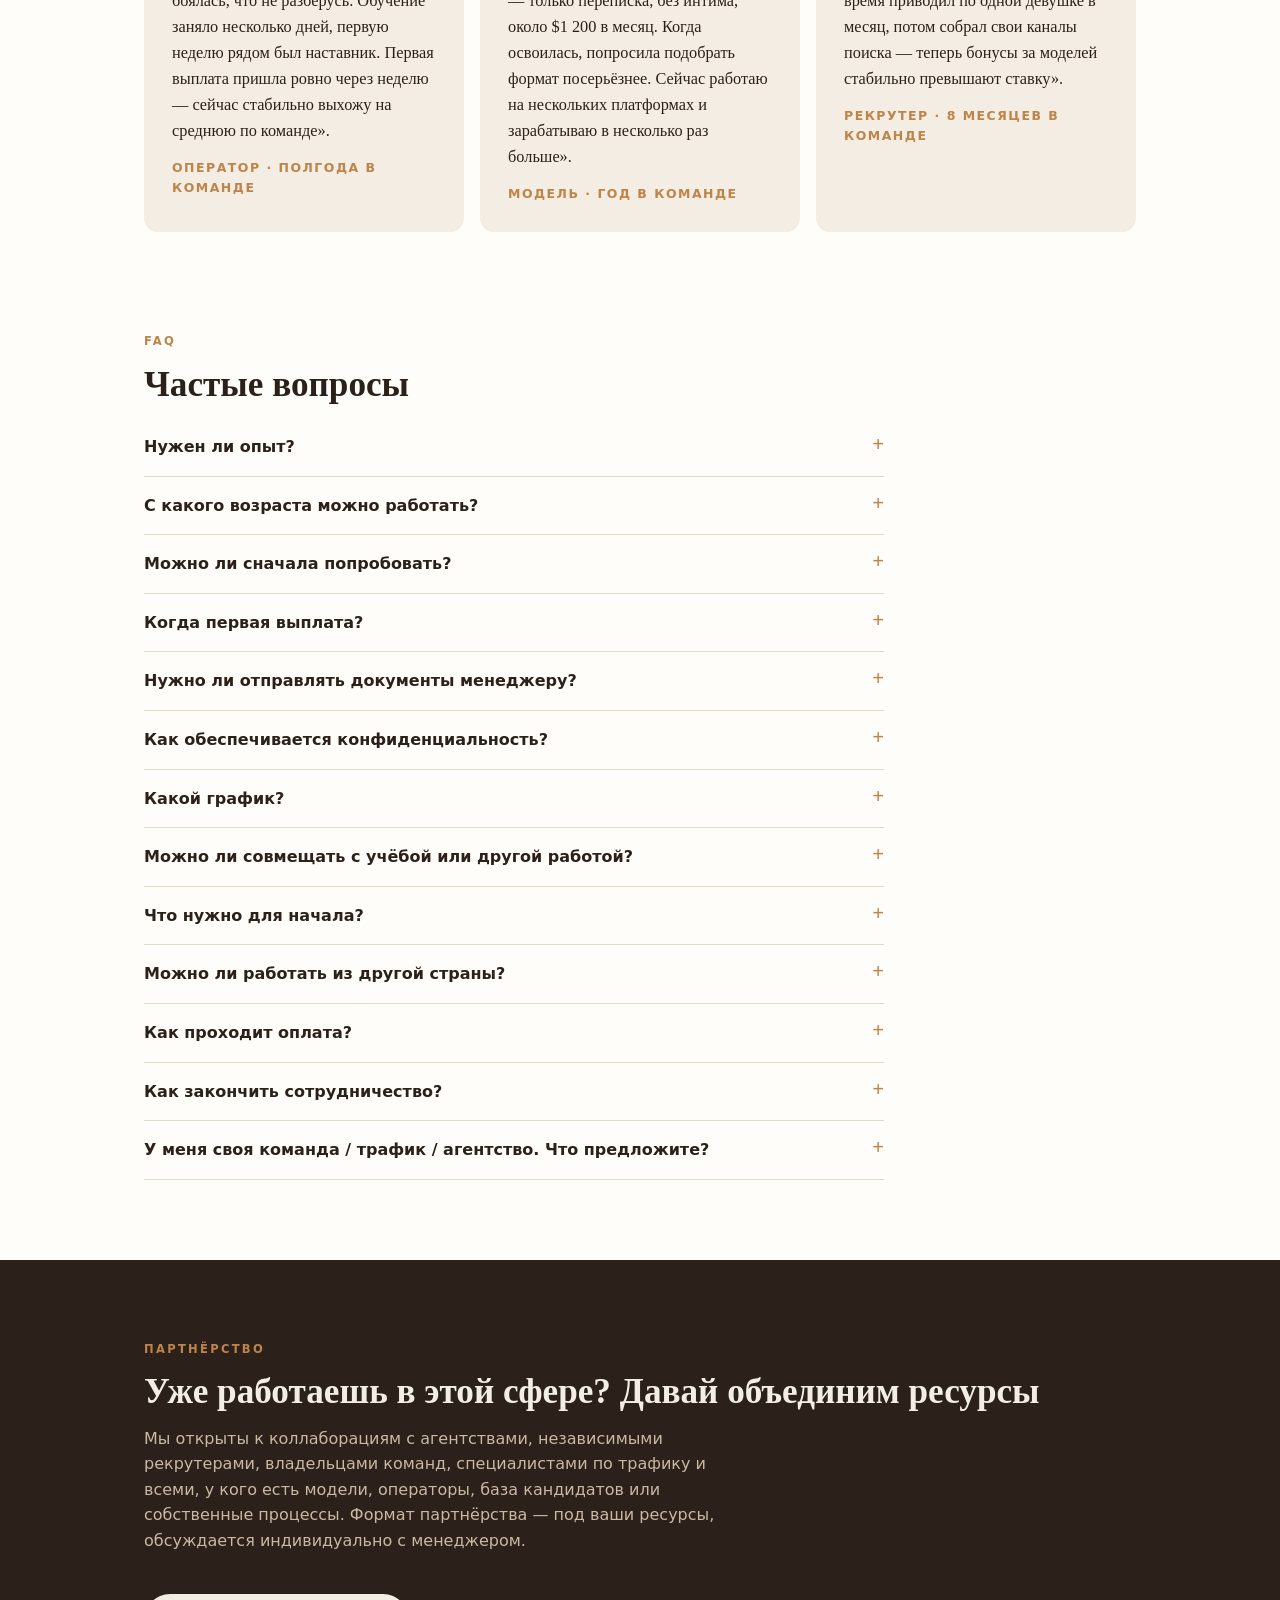
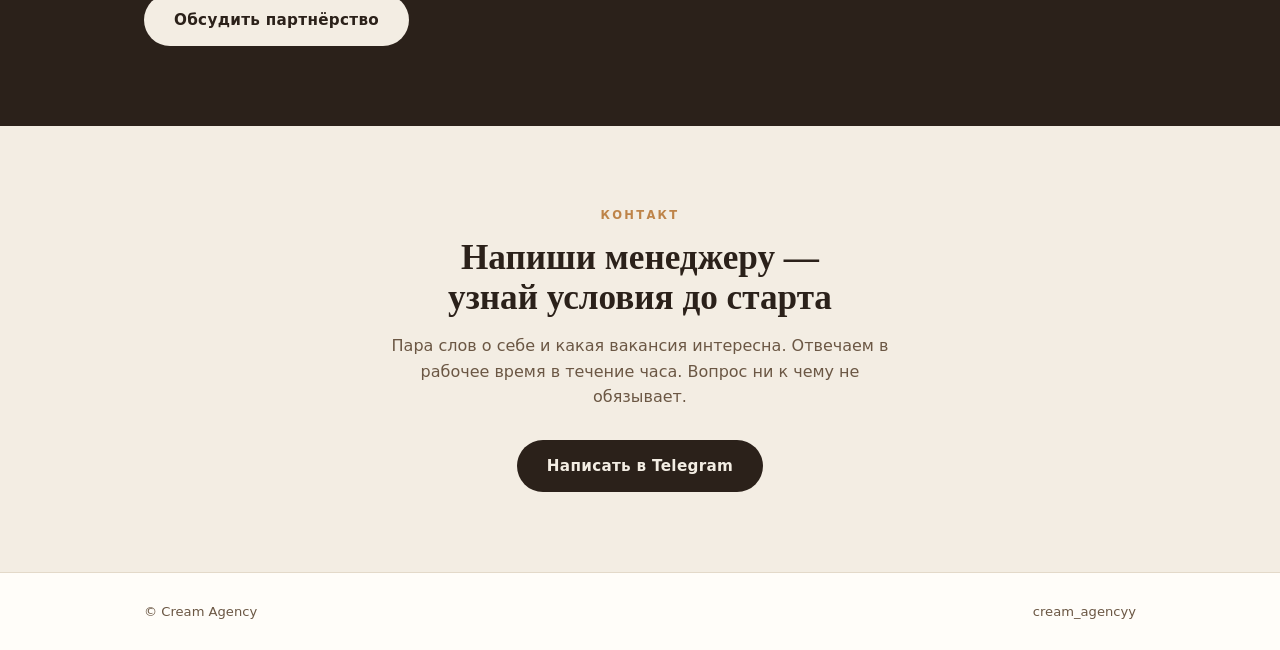
==== commit 858388f8: "footer: remove 18+ line" ====
--- a/index.html
+++ b/index.html
@@ -345,7 +345,7 @@
 
 <footer>
   <div class="wrap">
-    <span>© Cream Agency · работаем только с совершеннолетними (18+)</span>
+    <span>© Cream Agency</span>
     <span>cream_agencyy</span>
   </div>
 </footer>
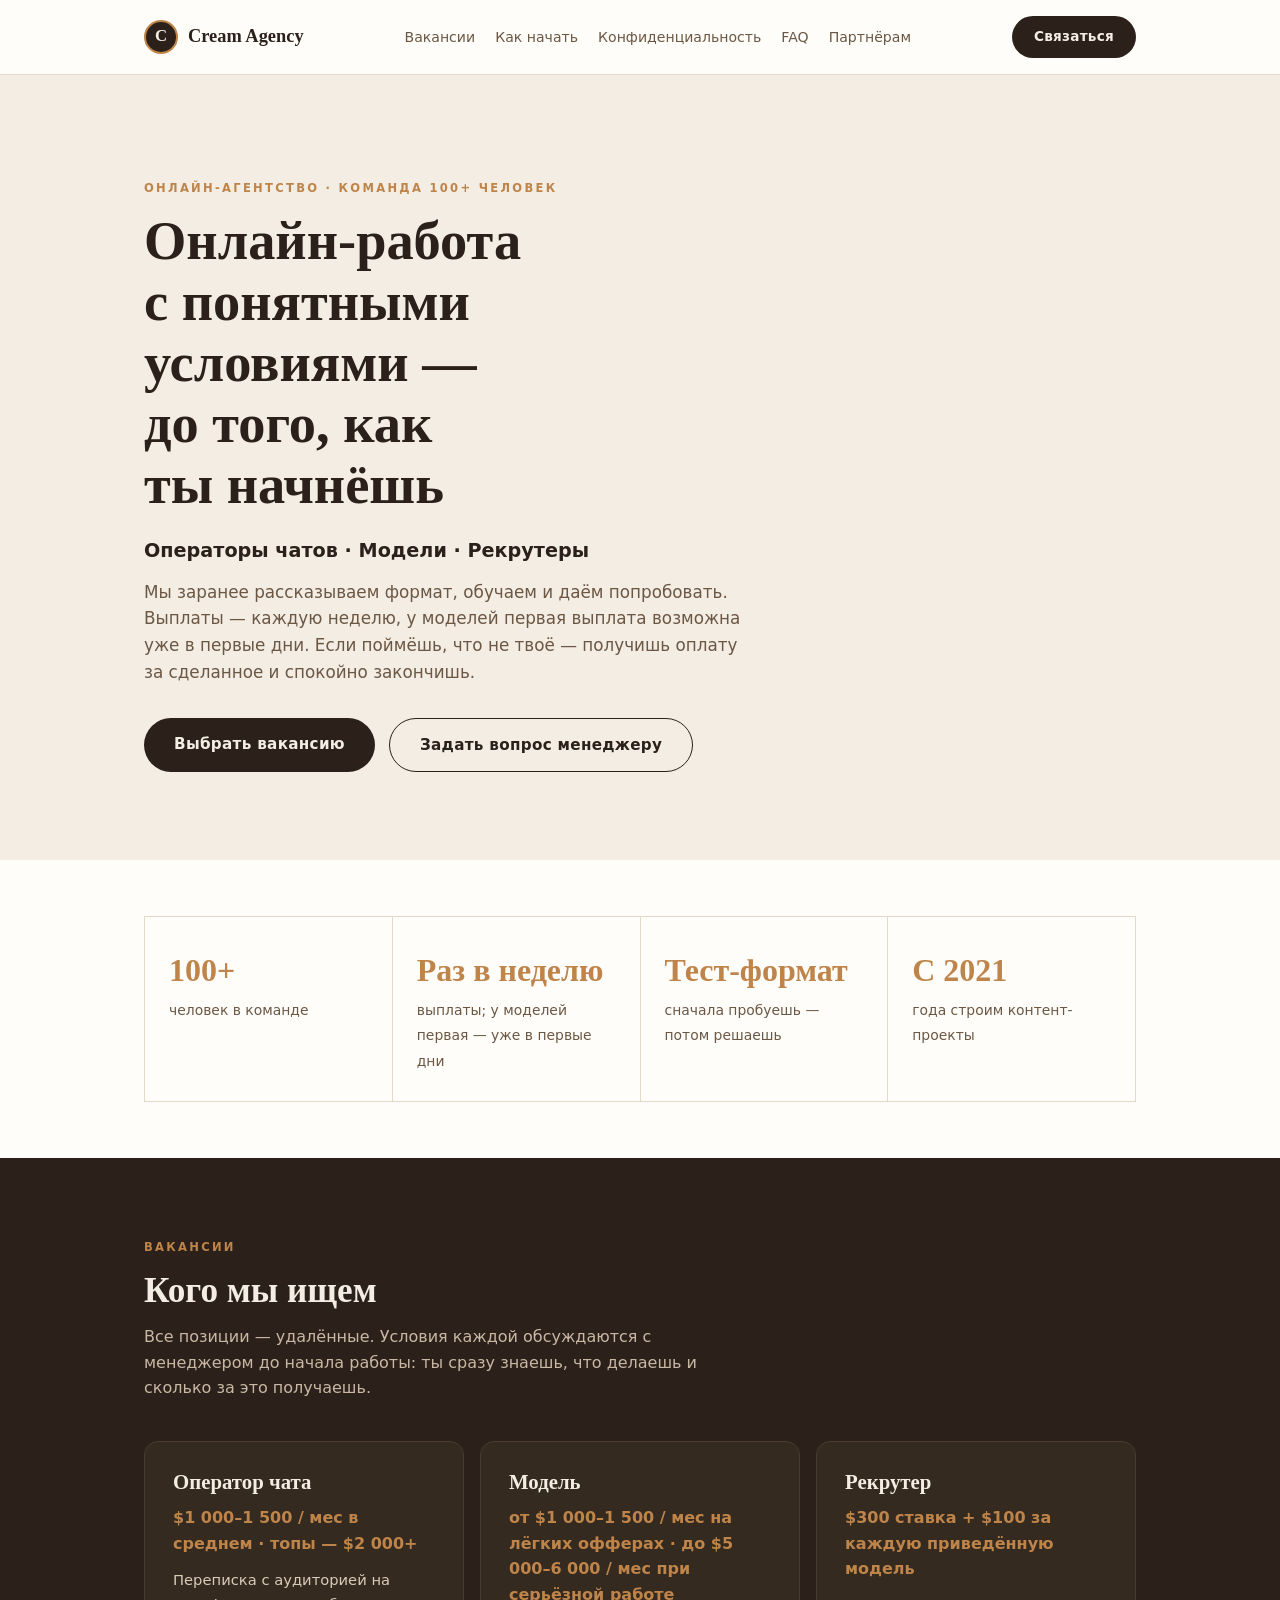
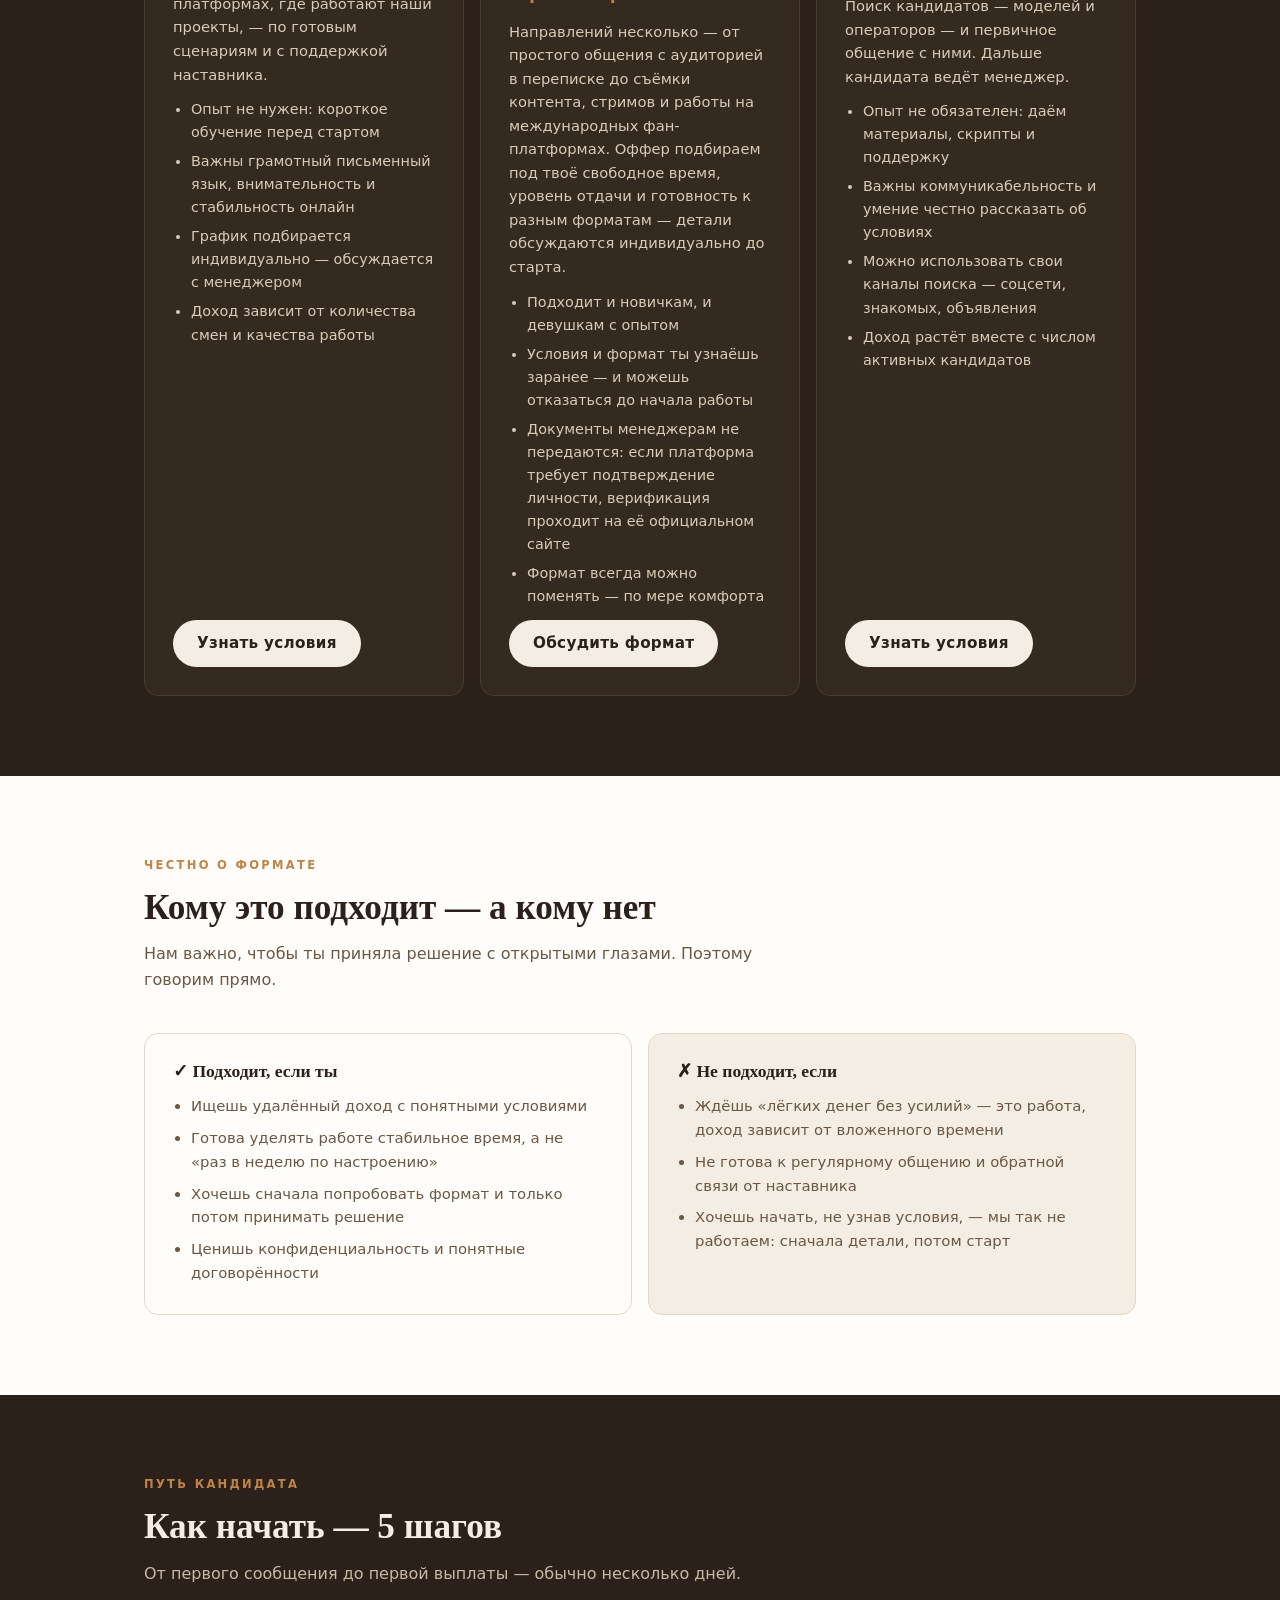
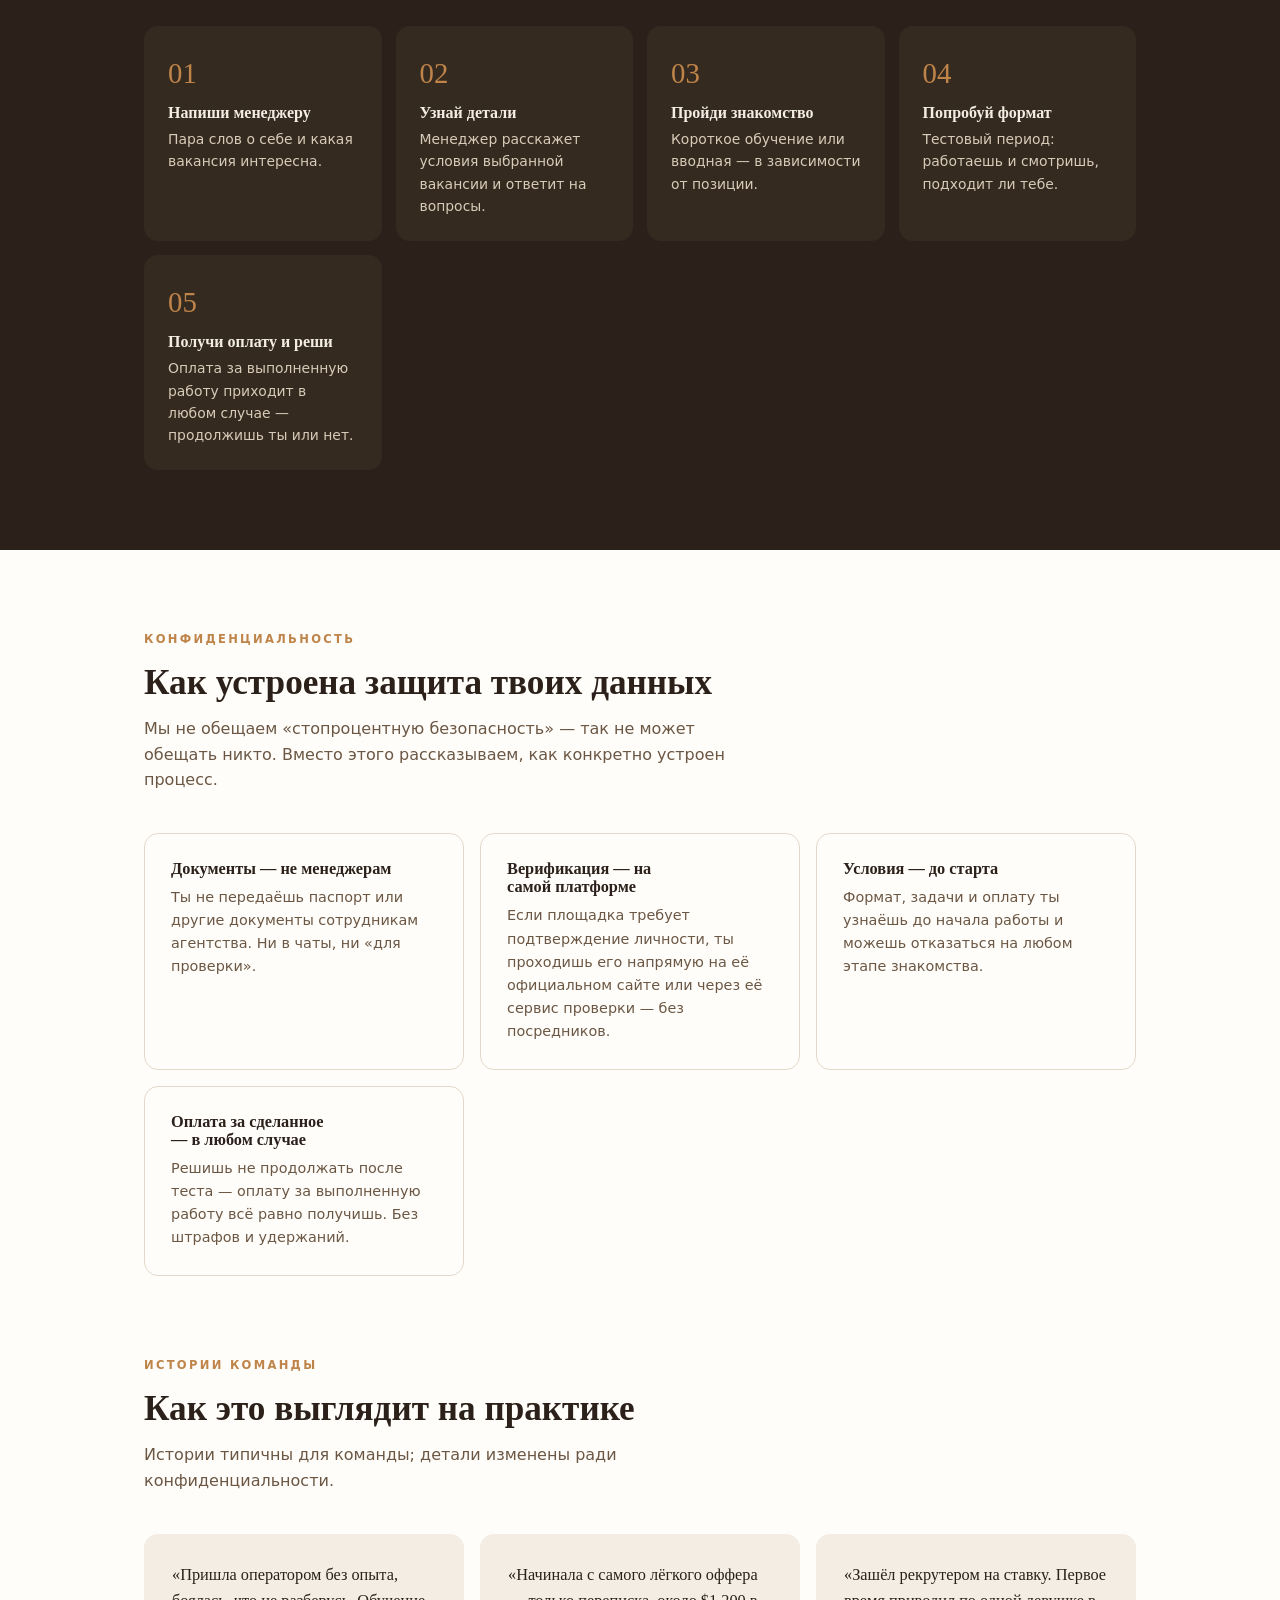
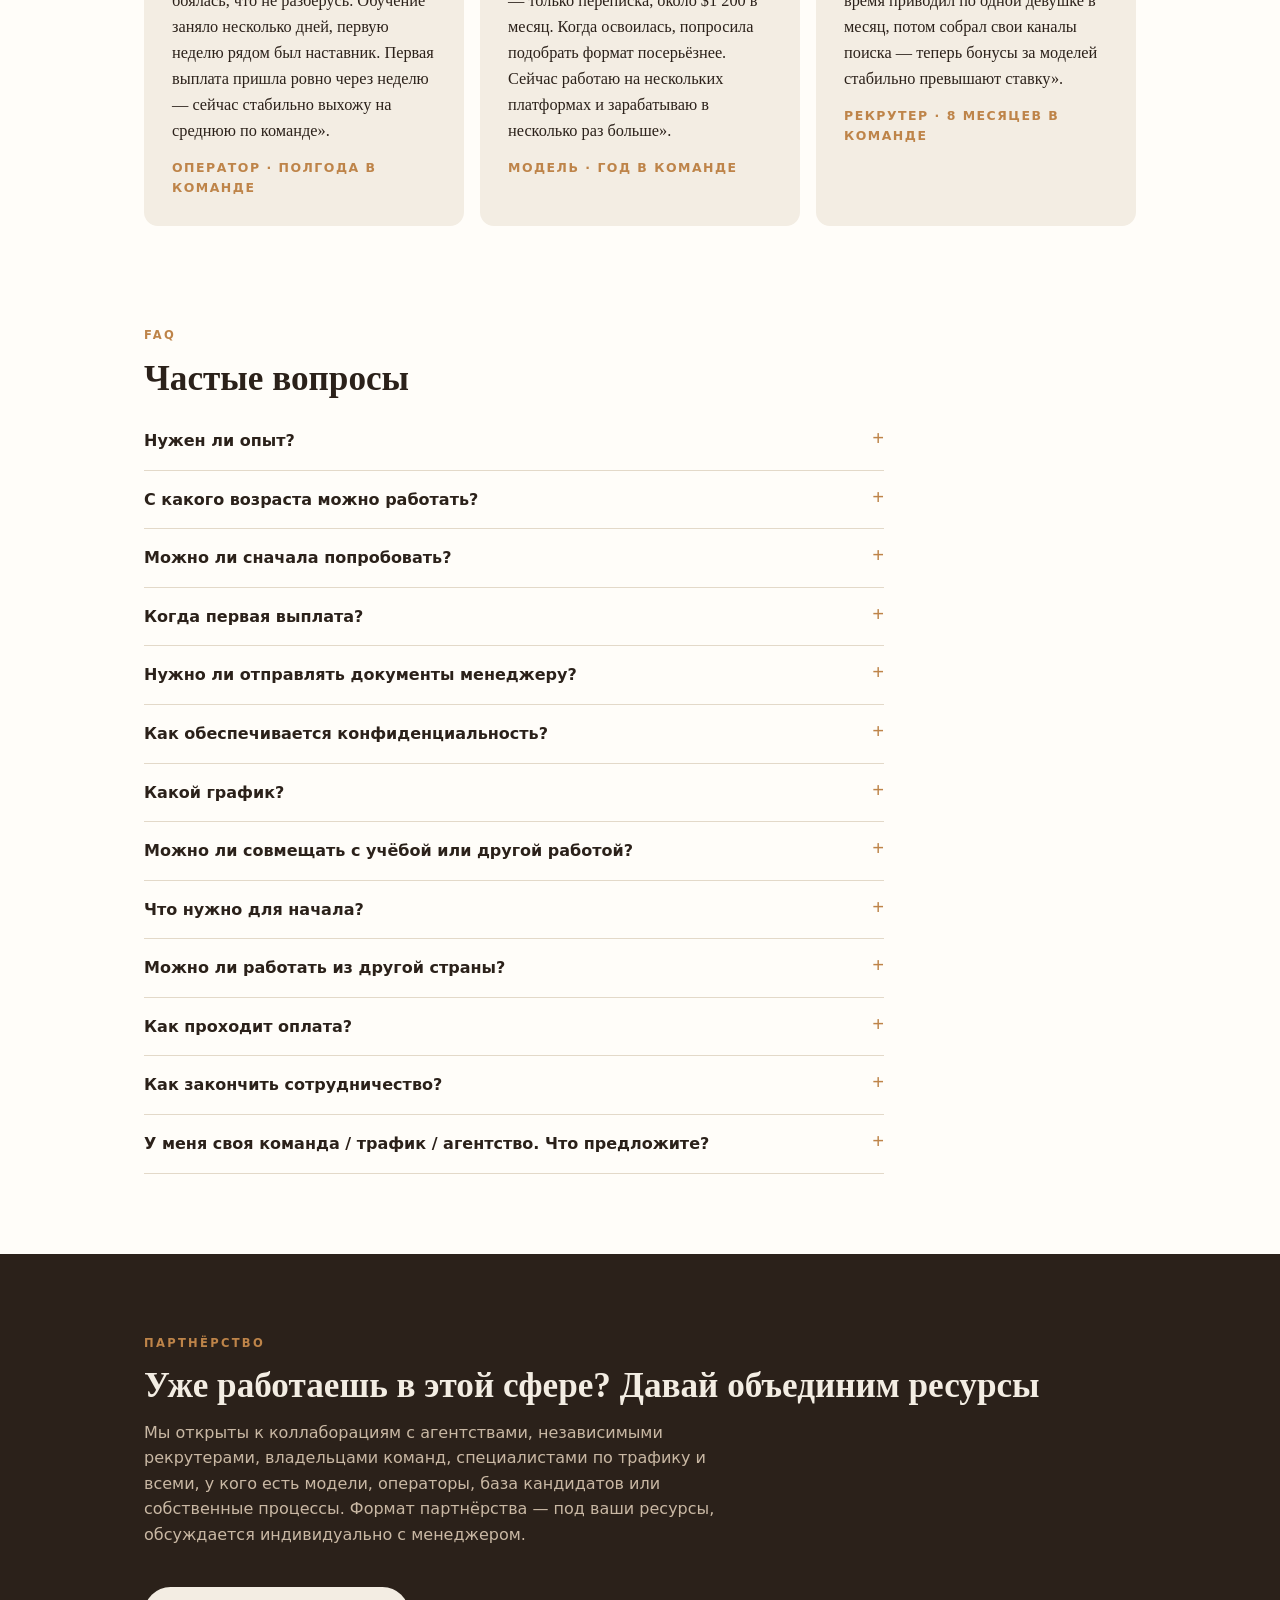
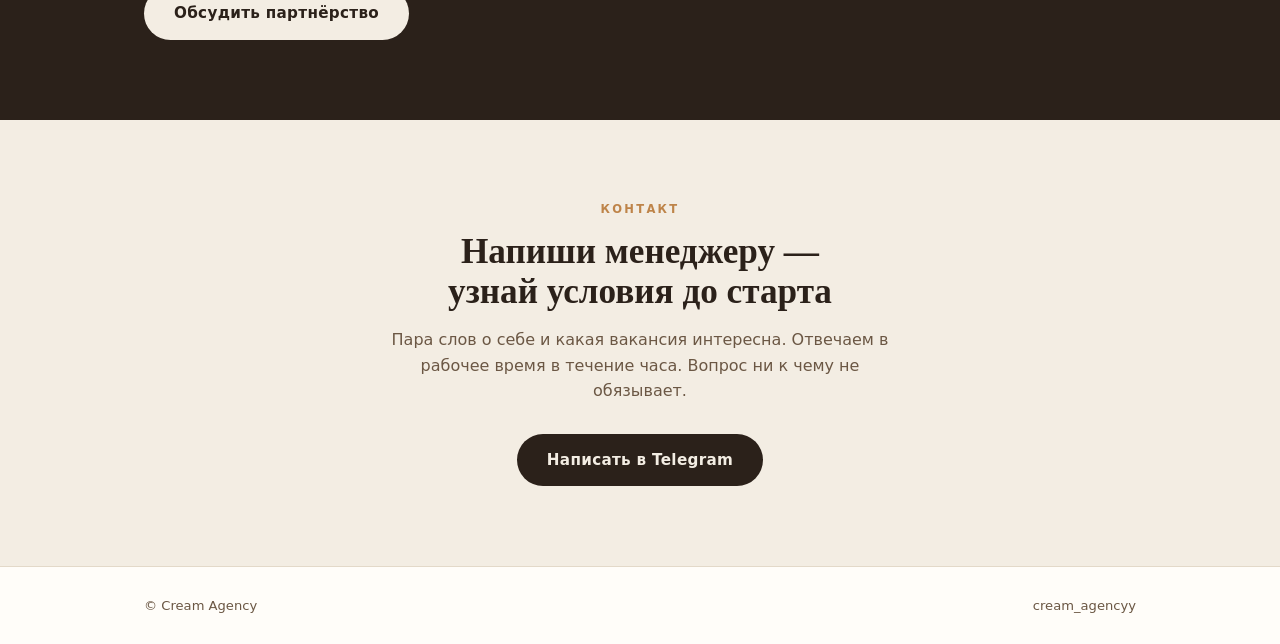
==== commit fb6c42ec: "clean wording for ads moderation" ====
--- a/index.html
+++ b/index.html
@@ -197,12 +197,12 @@
       <div class="job">
         <h3>Модель</h3>
         <div class="pay">от $1 000–1 500 / мес на лёгких офферах · до $5 000–6 000 / мес при серьёзной работе</div>
-        <p>Направлений несколько — от простого общения с аудиторией без какого-либо интима до контента 18+, стримов и работы на площадках вроде OnlyFans. Оффер подбираем под твоё свободное время, уровень отдачи и готовность к разным платформам — детали обсуждаются индивидуально до старта.</p>
+        <p>Направлений несколько — от простого общения с аудиторией в переписке до съёмки контента, стримов и работы на международных фан-платформах. Оффер подбираем под твоё свободное время, уровень отдачи и готовность к разным форматам — детали обсуждаются индивидуально до старта.</p>
         <ul>
           <li>Подходит и новичкам, и девушкам с опытом</li>
           <li>Условия и формат ты узнаёшь заранее — и можешь отказаться до начала работы</li>
           <li>Документы менеджерам не передаются: если платформа требует подтверждение личности, верификация проходит на её официальном сайте</li>
-          <li>Работа только для совершеннолетних</li>
+          <li>Формат всегда можно поменять — по мере комфорта</li>
         </ul>
         <a class="btn" href="#contact">Обсудить формат</a>
       </div>
@@ -243,7 +243,6 @@
       <div class="fitcol no">
         <h3>✗ Не подходит, если</h3>
         <ul>
-          <li>Тебе нет 18 лет — без исключений</li>
           <li>Ждёшь «лёгких денег без усилий» — это работа, доход зависит от вложенного времени</li>
           <li>Не готова к регулярному общению и обратной связи от наставника</li>
           <li>Хочешь начать, не узнав условия, — мы так не работаем: сначала детали, потом старт</li>
@@ -292,7 +291,7 @@
     <p class="lead">Истории типичны для команды; детали изменены ради конфиденциальности.</p>
     <div class="cases">
       <div class="case"><p>«Пришла оператором без опыта, боялась, что не разберусь. Обучение заняло несколько дней, первую неделю рядом был наставник. Первая выплата пришла ровно через неделю — сейчас стабильно выхожу на среднюю по команде».</p><div class="who">Оператор · полгода в команде</div></div>
-      <div class="case"><p>«Начинала с самого лёгкого оффера — только переписка, без интима, около $1 200 в месяц. Когда освоилась, попросила подобрать формат посерьёзнее. Сейчас работаю на нескольких платформах и зарабатываю в несколько раз больше».</p><div class="who">Модель · год в команде</div></div>
+      <div class="case"><p>«Начинала с самого лёгкого оффера — только переписка, около $1 200 в месяц. Когда освоилась, попросила подобрать формат посерьёзнее. Сейчас работаю на нескольких платформах и зарабатываю в несколько раз больше».</p><div class="who">Модель · год в команде</div></div>
       <div class="case"><p>«Зашёл рекрутером на ставку. Первое время приводил по одной девушке в месяц, потом собрал свои каналы поиска — теперь бонусы за моделей стабильно превышают ставку».</p><div class="who">Рекрутер · 8 месяцев в команде</div></div>
     </div>
   </div>
@@ -305,7 +304,7 @@
     <h2>Частые вопросы</h2>
     <div class="faq">
       <details><summary>Нужен ли опыт?</summary><p>Нет. Для операторов и рекрутеров есть обучение и материалы, для моделей — сопровождение и наставник. Опыт ускоряет старт, но не обязателен.</p></details>
-      <details><summary>С какого возраста можно работать?</summary><p>Строго с 18 лет. Это требование и платформ, и агентства — без исключений.</p></details>
+      <details><summary>С какого возраста можно работать?</summary><p>С 18 лет — как и на любой работе с международными платформами.</p></details>
       <details><summary>Можно ли сначала попробовать?</summary><p>Да, так и устроен процесс: короткое знакомство, тестовый период, и только потом решение о продолжении. Оплату за выполненную работу ты получишь в любом случае.</p></details>
       <details><summary>Когда первая выплата?</summary><p>Выплаты проходят каждую неделю. У моделей первая выплата возможна уже в первые дни работы.</p></details>
       <details><summary>Нужно ли отправлять документы менеджеру?</summary><p>Нет. Документы сотрудникам агентства не передаются. Если платформа требует верификацию, ты проходишь её напрямую на официальном сайте платформы.</p></details>
